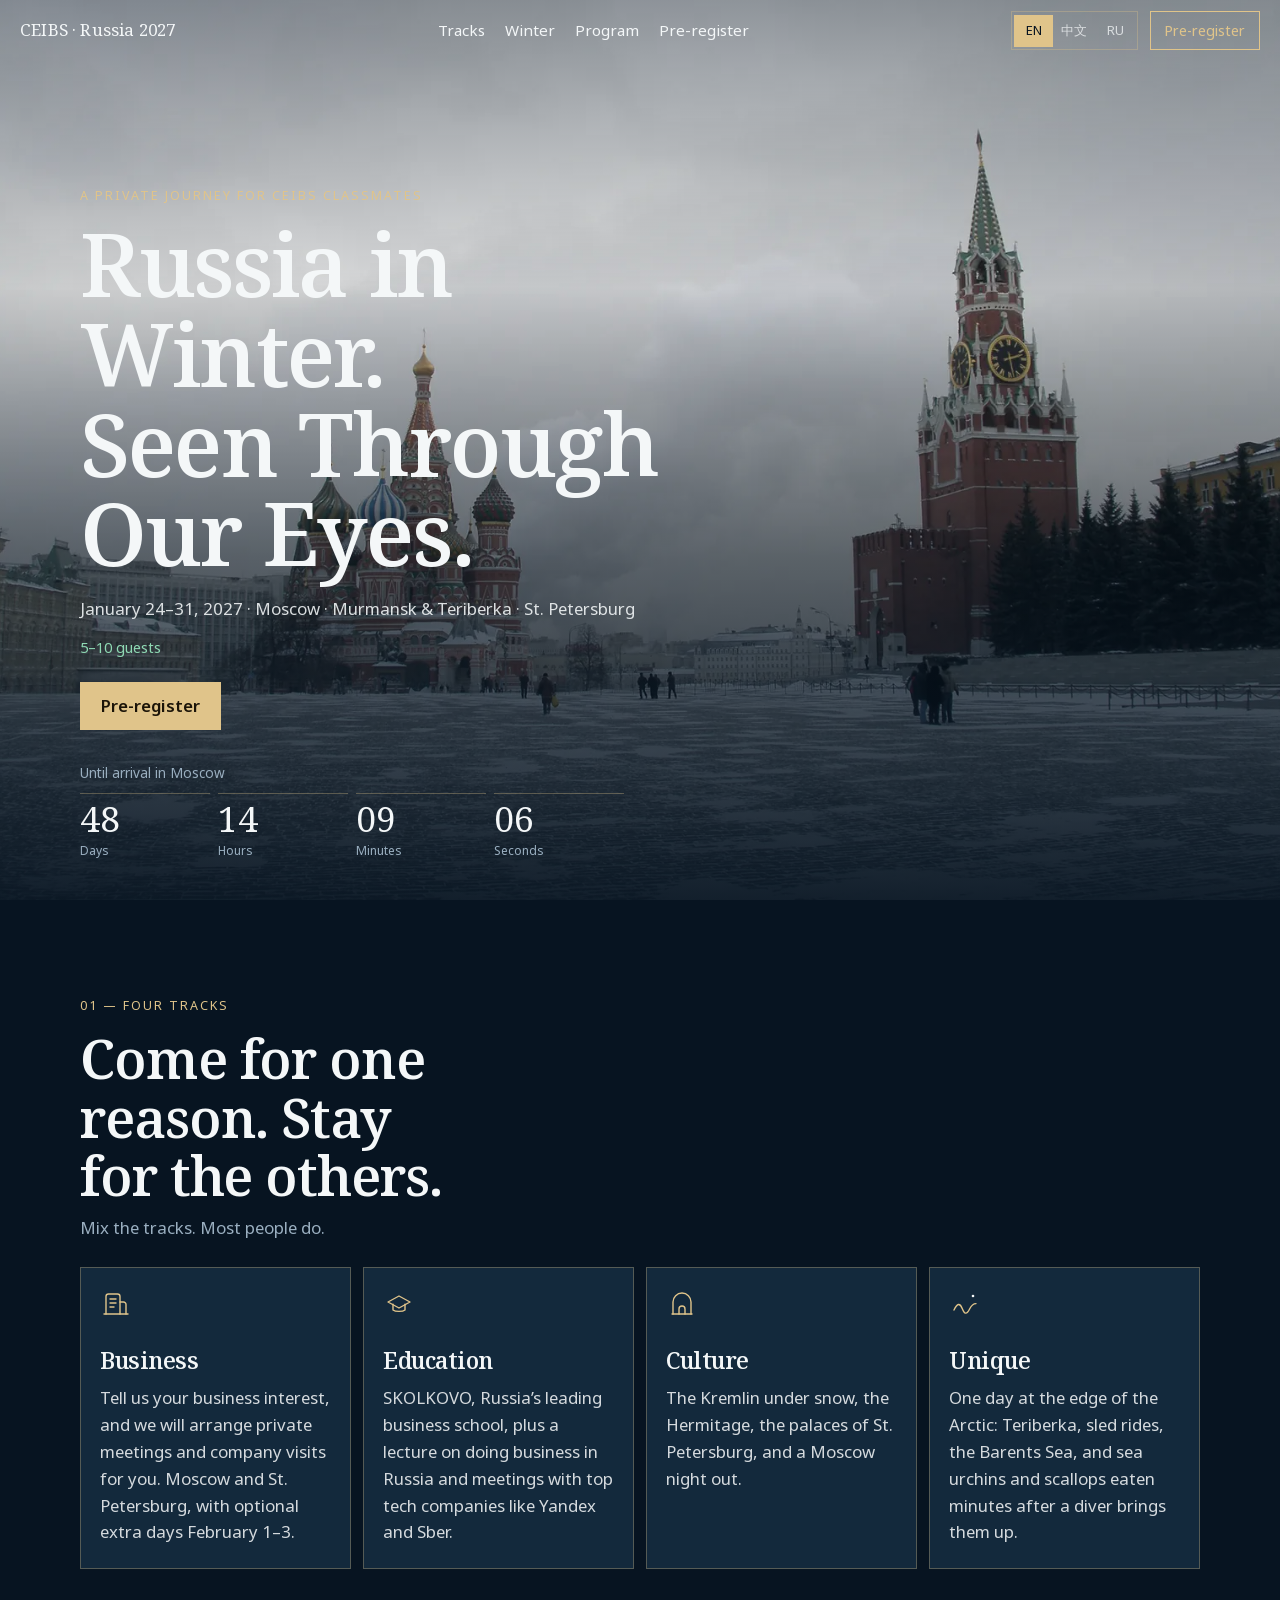
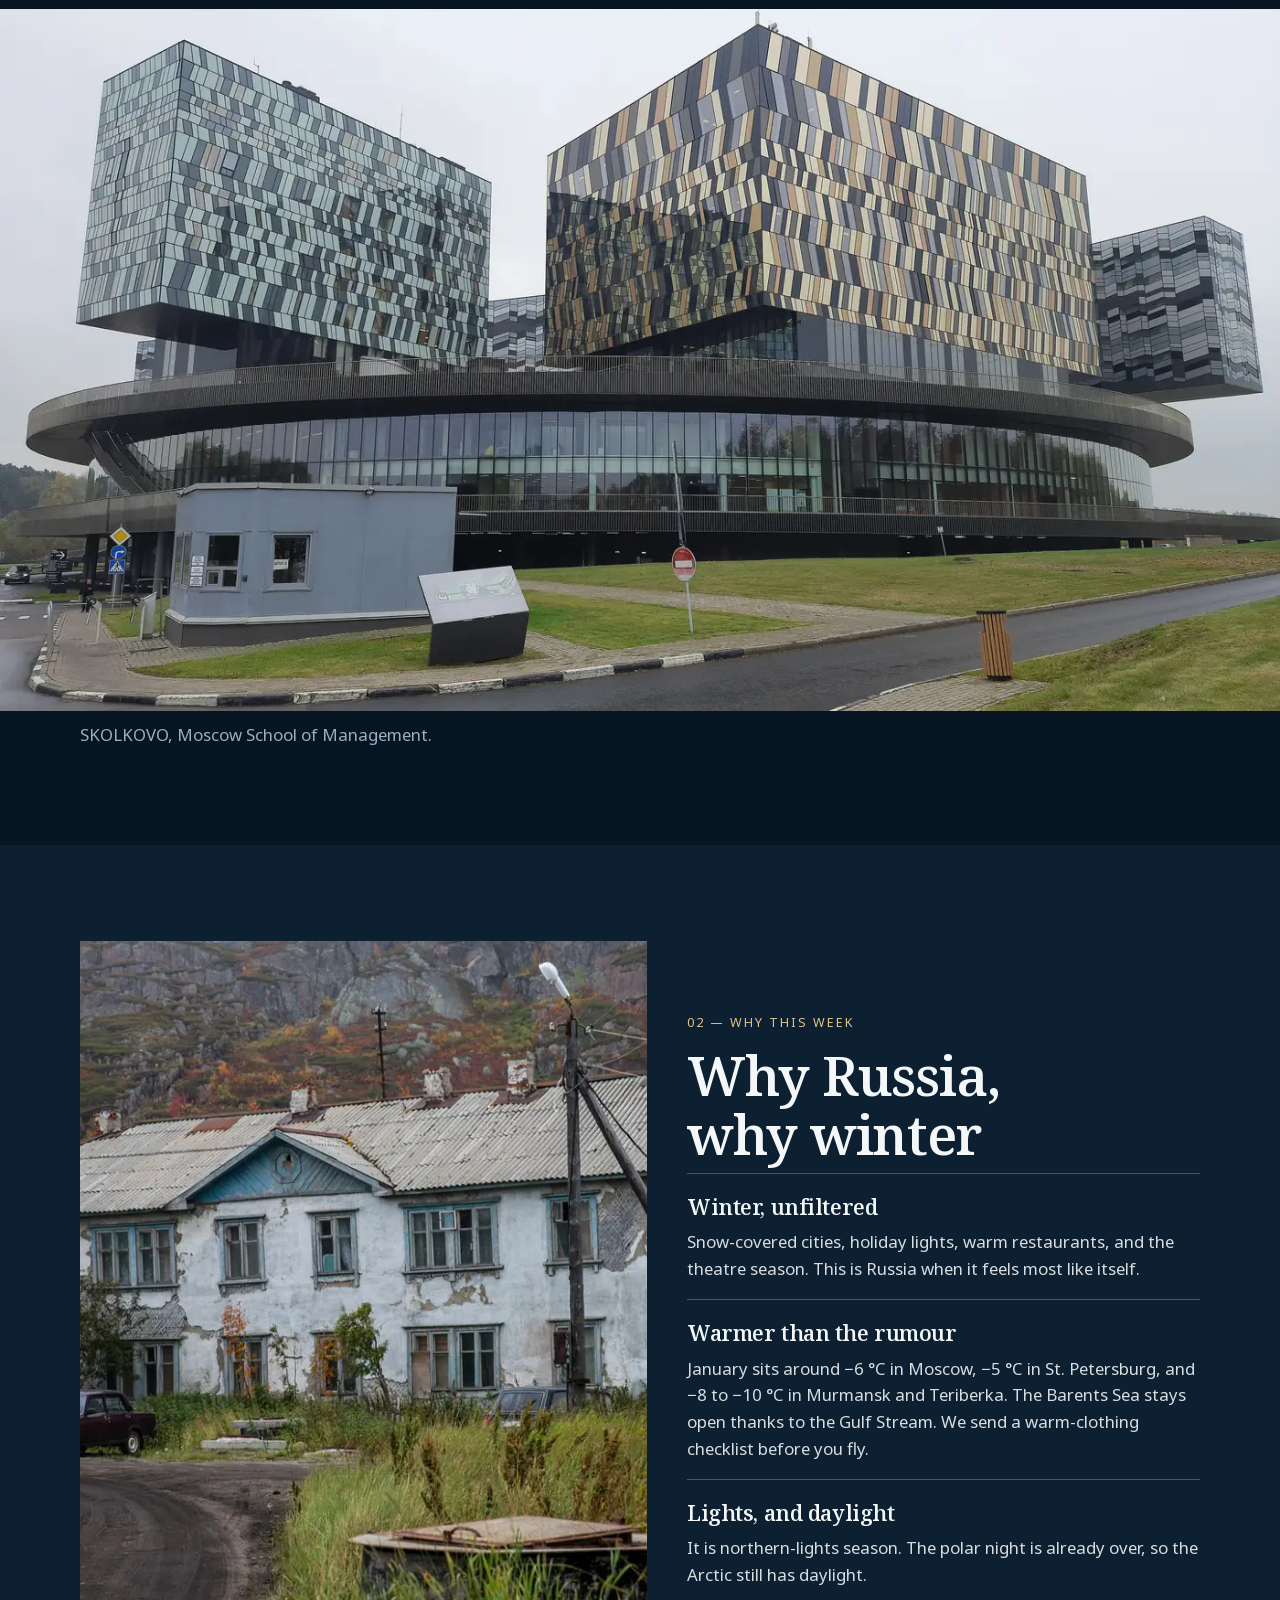
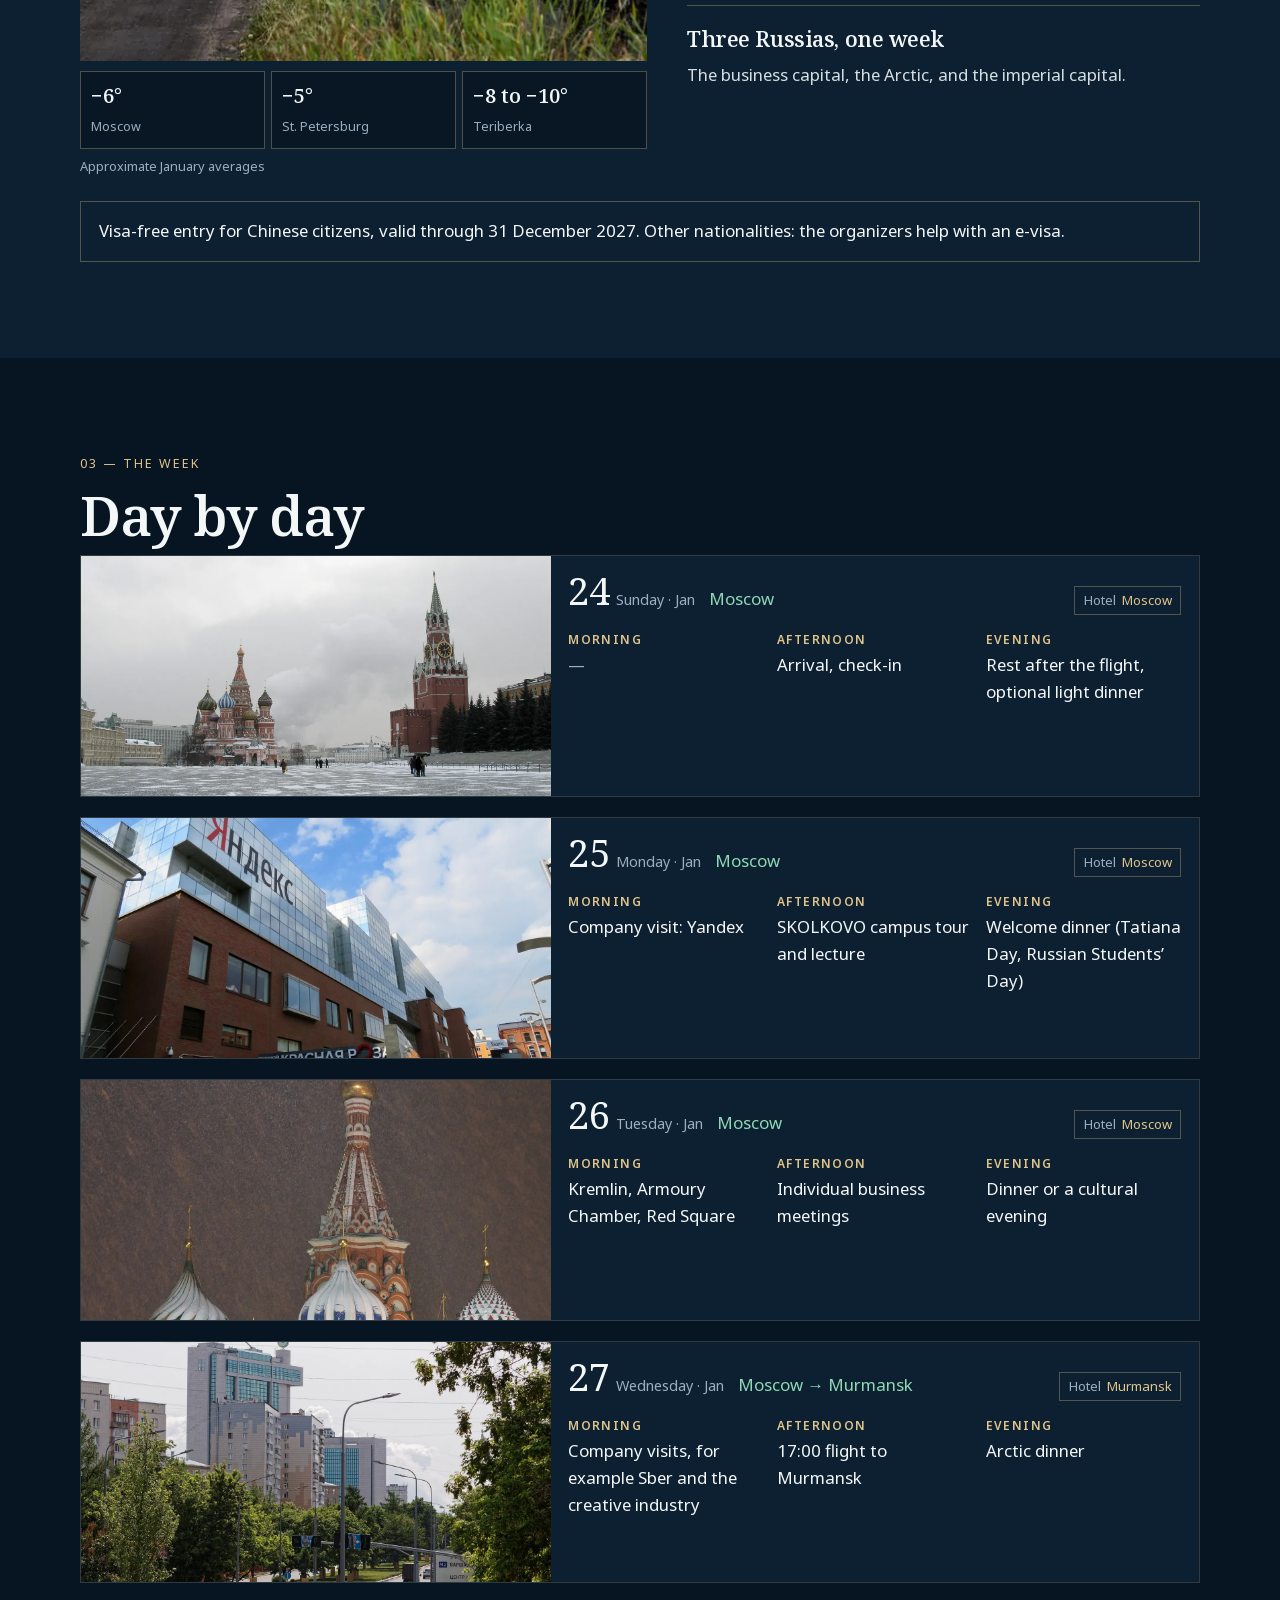
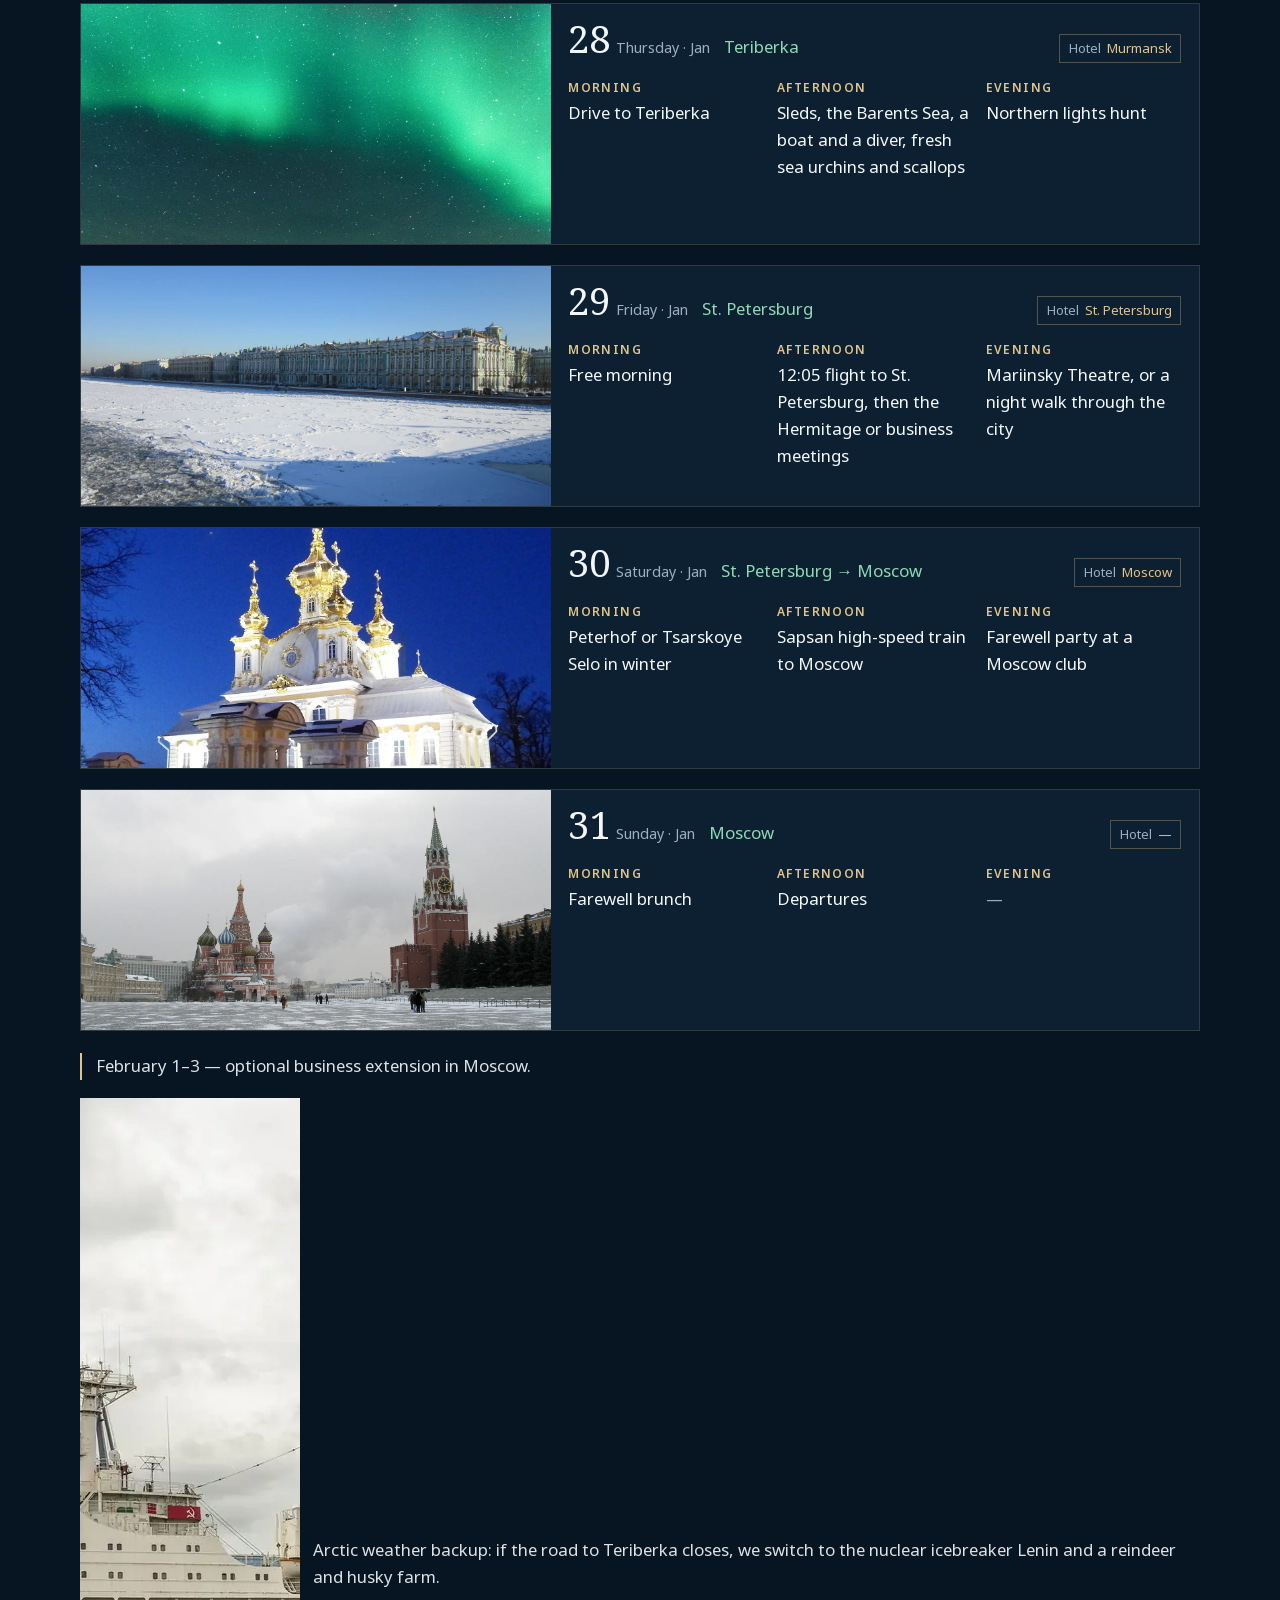
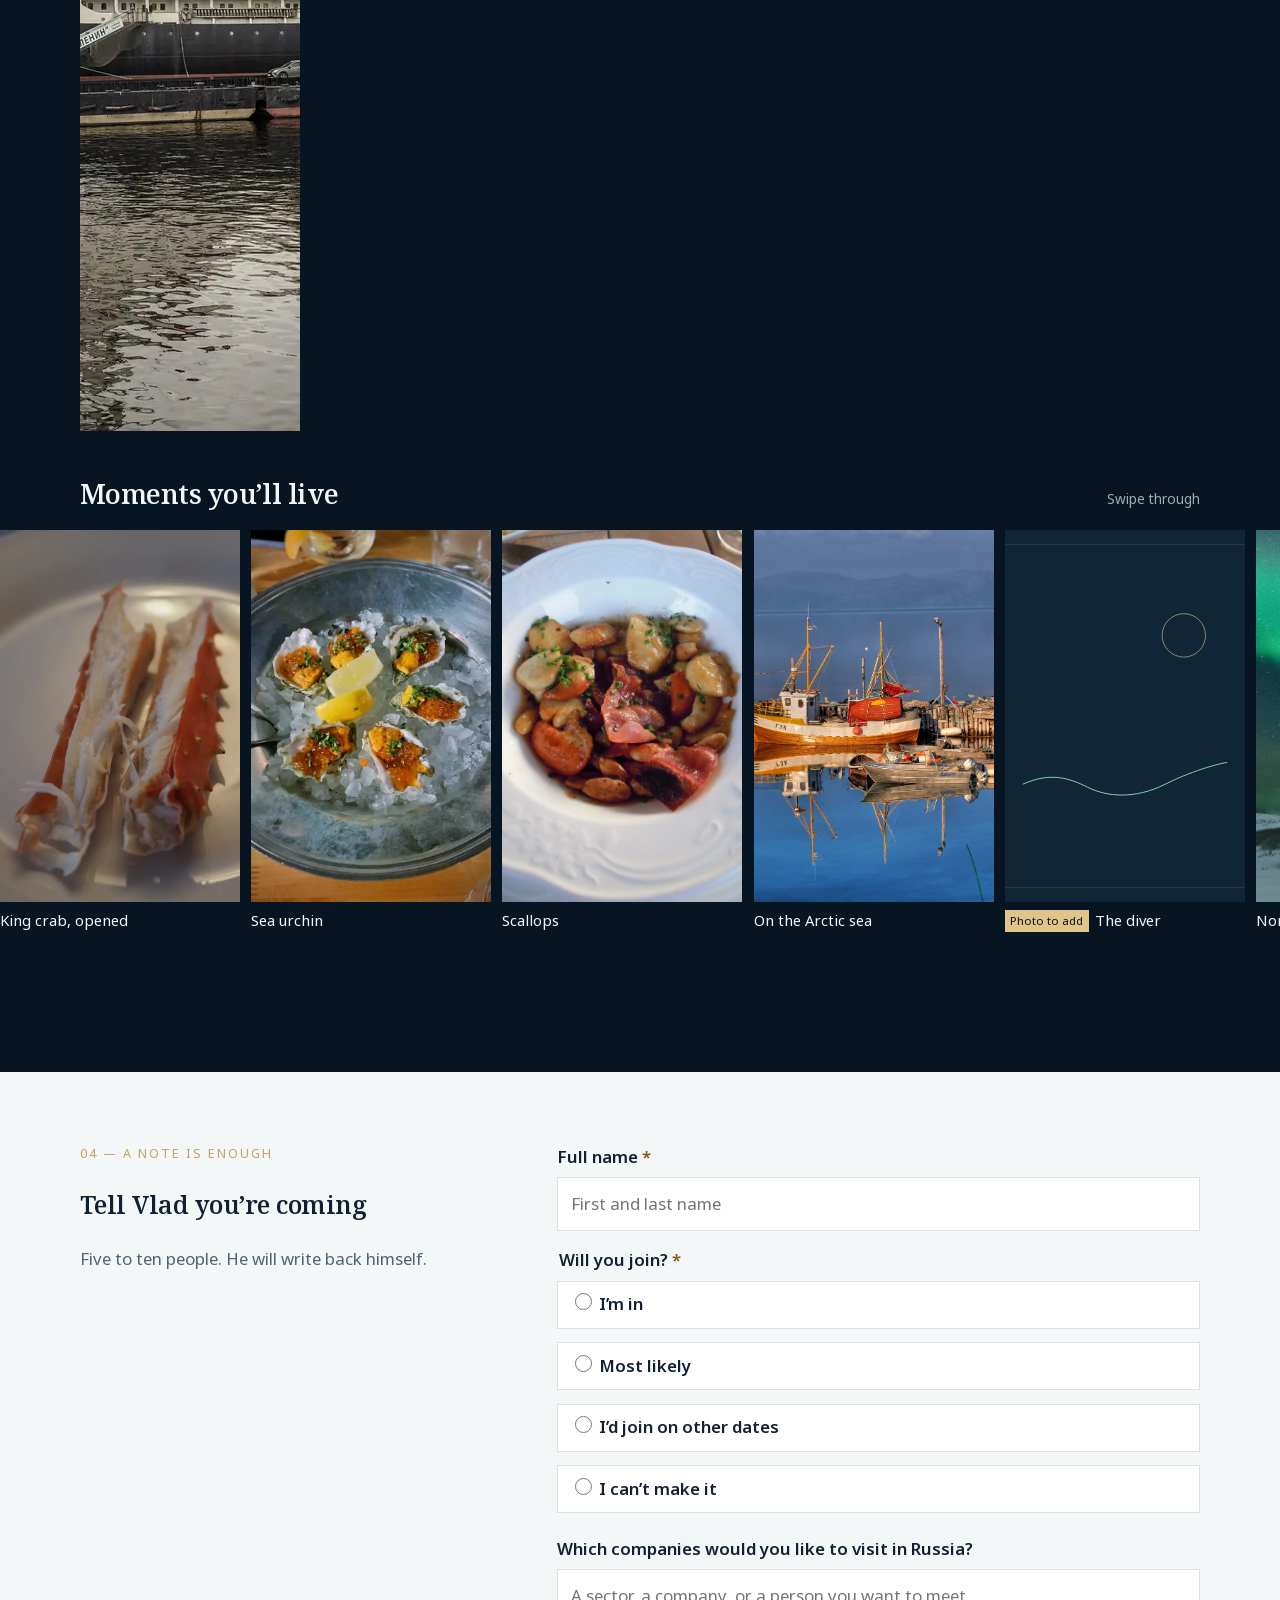
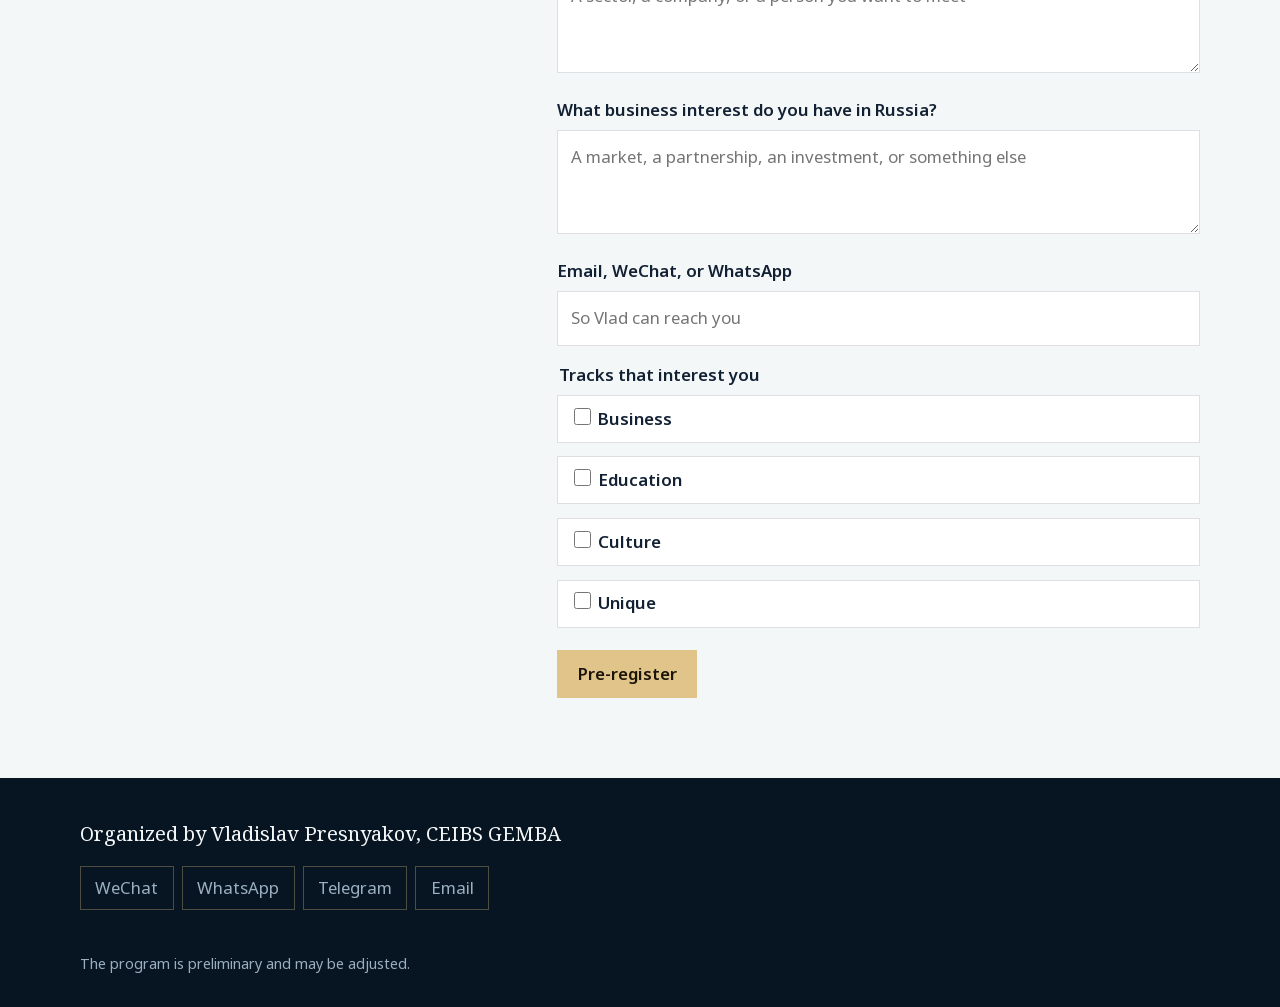
==== index.html @ 0c386441 "Add the CEIBS Russia 2027 winter trip site. Static one-page promo in English, Chinese, and Russian, " ====
<!DOCTYPE html>
<html lang="en" data-lang="en">
<head>
<meta charset="utf-8" />
<script>
(function () {
  var key = "ceibs-russia-lang";
  var stored;
  try { stored = localStorage.getItem(key); } catch (e) { return; }
  if (!stored) {
    var list = (navigator.languages && navigator.languages[0]) || navigator.language || "";
    var nav = String(list).toLowerCase();
    var detected = nav.indexOf("zh") === 0 ? "zh" : nav.indexOf("ru") === 0 ? "ru" : "en";
    try { localStorage.setItem(key, detected); } catch (e) {}
    if (detected === "zh") location.replace("zh.html");
    else if (detected === "ru") location.replace("ru.html");
  } else if (stored === "zh") location.replace("zh.html");
  else if (stored === "ru") location.replace("ru.html");
})();
</script>
<meta name="viewport" content="width=device-width, initial-scale=1" />
<title>Russia in Winter · CEIBS classmates · January 2027</title>
<meta name="description" content="A private winter journey for CEIBS classmates. January 24–31, 2027: Moscow, Teriberka, and St. Petersburg. Pre-register." />
<meta name="theme-color" content="#071421" />
<link rel="icon" href="favicon.svg" type="image/svg+xml" />
<link rel="canonical" href="https://YOUR_DOMAIN/" />
<link rel="alternate" hreflang="en" href="https://YOUR_DOMAIN/" />
<link rel="alternate" hreflang="zh-Hans" href="https://YOUR_DOMAIN/zh.html" />
<link rel="alternate" hreflang="ru" href="https://YOUR_DOMAIN/ru.html" />
<link rel="alternate" hreflang="x-default" href="https://YOUR_DOMAIN/" />
<meta property="og:type" content="website" />
<meta property="og:locale" content="en_US" />
<meta property="og:locale:alternate" content="en_US" />
<meta property="og:locale:alternate" content="zh_CN" />
<meta property="og:locale:alternate" content="ru_RU" />
<meta property="og:title" content="Russia in Winter · CEIBS classmates · January 2027" />
<meta property="og:description" content="A private winter journey for CEIBS classmates. January 24–31, 2027: Moscow, Teriberka, and St. Petersburg. Pre-register." />
<meta property="og:url" content="https://YOUR_DOMAIN/" />
<meta property="og:image" content="https://YOUR_DOMAIN/images/og.jpg" />
<meta property="og:image:width" content="1200" />
<meta property="og:image:height" content="630" />
<meta property="og:image:alt" content="Red Square and Saint Basil’s Cathedral under snow, Moscow" />
<meta name="twitter:card" content="summary_large_image" />
<meta name="twitter:title" content="Russia in Winter · CEIBS classmates · January 2027" />
<meta name="twitter:description" content="A private winter journey for CEIBS classmates. January 24–31, 2027: Moscow, Teriberka, and St. Petersburg. Pre-register." />
<meta name="twitter:image" content="https://YOUR_DOMAIN/images/og.jpg" />
<link rel="stylesheet" href="css/fonts.css" />
<link rel="stylesheet" href="css/styles.css" />
</head>
<body>
<a class="skip" href="#top">Skip to content</a>
<header class="site-header" id="header">
  <a class="brand" id="brand" href="#top">CEIBS</a>
  <nav class="nav-links" id="nav-links"></nav>
  <div class="header-end">
    <nav class="lang" aria-label="Language">
      <a href="index.html" lang="en" hreflang="en" data-lang="en" class="is-current">EN</a>
      <a href="zh.html" lang="zh-Hans" hreflang="zh-Hans" data-lang="zh">中文</a>
      <a href="ru.html" lang="ru" hreflang="ru" data-lang="ru">RU</a>
    </nav>
    <a class="header-cta" id="header-cta" href="#register">Pre-register</a>
  </div>
</header>
<script>
document.querySelectorAll(".lang a").forEach(function (link) {
  link.addEventListener("click", function () {
    try { localStorage.setItem("ceibs-russia-lang", link.getAttribute("data-lang")); } catch (e) {}
  });
});
</script>
<main id="app">
  <section class="hero" id="top">
    <img class="hero-img" src="images/hero-red-square-winter.webp" alt="Red Square and Saint Basil’s Cathedral under snow, Moscow" width="1600" height="1067" fetchpriority="high" decoding="async" />
    <div class="hero-shade"></div>
    <div class="hero-copy wrap" id="hero-copy"></div>
  </section>
  <div id="rest"></div>
</main>
<footer class="site-footer" id="footer"></footer>
<noscript><p class="noscript">This page needs JavaScript to show the program and the form.</p></noscript>
<script src="js/config.js"></script>
<script src="js/main.js"></script>
</body>
</html>
---- css/fonts.css ----
@font-face {
  font-family: "Noto Sans";
  font-style: normal;
  font-weight: 400 700;
  font-display: swap;
  src: url("../fonts/noto-sans-cyrillic.woff2") format("woff2");
  unicode-range: U+0301, U+0400-045F, U+0490-0491, U+04B0-04B1, U+2116;
}
@font-face {
  font-family: "Noto Sans";
  font-style: normal;
  font-weight: 400 700;
  font-display: swap;
  src: url("../fonts/noto-sans-latin.woff2") format("woff2");
  unicode-range: U+0000-00FF, U+0131, U+0152-0153, U+02BB-02BC, U+02C6, U+02DA, U+02DC, U+0304, U+0308, U+0329, U+2000-206F, U+20AC, U+2122, U+2191, U+2193, U+2212, U+2215, U+FEFF, U+FFFD;
}
@font-face {
  font-family: "Noto Serif";
  font-style: normal;
  font-weight: 400 700;
  font-display: swap;
  src: url("../fonts/noto-serif-cyrillic.woff2") format("woff2");
  unicode-range: U+0301, U+0400-045F, U+0490-0491, U+04B0-04B1, U+2116;
}
@font-face {
  font-family: "Noto Serif";
  font-style: normal;
  font-weight: 400 700;
  font-display: swap;
  src: url("../fonts/noto-serif-latin.woff2") format("woff2");
  unicode-range: U+0000-00FF, U+0131, U+0152-0153, U+02BB-02BC, U+02C6, U+02DA, U+02DC, U+0304, U+0308, U+0329, U+2000-206F, U+20AC, U+2122, U+2191, U+2193, U+2212, U+2215, U+FEFF, U+FFFD;
}
---- css/styles.css ----
:root {
  --night: #071421;
  --night-2: #0d2032;
  --panel: #13293c;
  --snow: #f4f7f8;
  --snow-2: #e6eef2;
  --ink: #122033;
  --muted: #9aafc0;
  --muted-ink: #4e6476;
  --gold: #e0c48a;
  --gold-deep: #c6a15e;
  --aurora: #8fd9b4;
  --line: rgba(224, 196, 138, 0.32);
  --line-ink: rgba(18, 32, 51, 0.14);
  --serif: "Noto Serif", "Iowan Old Style", Palatino, "Palatino Linotype", "Songti SC", "Noto Serif CJK SC", "Source Han Serif SC", "STSong", serif;
  --sans: "Noto Sans", "PingFang SC", "Hiragino Sans GB", "Noto Sans CJK SC", "Source Han Sans SC", "Microsoft YaHei", sans-serif;
  --header: 4.25rem;
  --wrap: 1120px;
}

*,
*::before,
*::after { box-sizing: border-box; }

html { scroll-behavior: smooth; }

body {
  margin: 0;
  background: var(--night);
  color-scheme: dark;
  color: var(--snow);
  font-family: var(--sans);
  font-size: 1.05rem;
  line-height: 1.6;
  text-rendering: optimizeLegibility;
}

img { max-width: 100%; }

button, input, textarea { font: inherit; color: inherit; }

::selection { background: var(--gold); color: var(--night); }

.skip {
  position: absolute;
  left: 1rem;
  top: -4rem;
  background: var(--gold);
  color: var(--night);
  padding: .6rem 1rem;
  z-index: 40;
}
.skip:focus { top: .75rem; }

.wrap {
  width: min(var(--wrap), calc(100% - 2.5rem));
  margin-inline: auto;
}

.site-header {
  position: fixed;
  inset: 0 0 auto 0;
  z-index: 30;
  display: flex;
  align-items: center;
  justify-content: space-between;
  gap: .75rem;
  padding: calc(.7rem + env(safe-area-inset-top)) 1.25rem .7rem;
  color: var(--snow);
  transition: background .25s ease;
}

.site-header.is-scrolled {
  background: rgba(7, 20, 33, .92);
  backdrop-filter: blur(16px);
}

.brand {
  color: inherit;
  text-decoration: none;
  font-family: var(--serif);
  letter-spacing: .01em;
  white-space: nowrap;
}

.nav-links {
  display: none;
  gap: 1.25rem;
}

.nav-links a {
  color: inherit;
  text-decoration: none;
  font-size: .95rem;
}

.nav-links a:hover { color: var(--gold); }

.header-end {
  display: flex;
  align-items: center;
  gap: .75rem;
}

.lang {
  display: flex;
  align-items: center;
  gap: .15rem;
  border: 1px solid var(--line);
  padding: .15rem;
}

.lang a {
  color: rgba(244, 247, 248, .75);
  text-decoration: none;
  min-width: 2.4rem;
  min-height: 2rem;
  display: inline-flex;
  align-items: center;
  justify-content: center;
  padding: 0 .35rem;
  font-size: .82rem;
}

.lang a.is-current {
  background: var(--gold);
  color: var(--night);
}

.header-cta {
  display: none;
  color: var(--gold);
  text-decoration: none;
  border: 1px solid var(--gold);
  min-height: 2.4rem;
  padding: 0 .85rem;
  align-items: center;
  font-size: .9rem;
}

.header-cta:hover { background: rgba(224, 196, 138, .12); }

.hero {
  position: relative;
  min-height: 100svh;
  display: flex;
  align-items: flex-end;
  color: var(--snow);
  background: var(--night);
}

.hero-img {
  position: absolute;
  inset: 0;
  width: 100%;
  height: 100%;
  object-fit: cover;
  object-position: center 38%;
}

.hero-shade {
  position: absolute;
  inset: 0;
  background:
    linear-gradient(180deg, rgba(7, 20, 33, .45) 0%, rgba(7, 20, 33, .08) 32%, rgba(7, 20, 33, .55) 62%, rgba(7, 20, 33, .94) 100%);
}

.hero-copy {
  position: relative;
  z-index: 1;
  padding: 6.5rem 0 2.5rem;
  width: min(var(--wrap), calc(100% - 2.5rem));
}

.eyebrow {
  margin: 0 0 .8rem;
  color: var(--gold);
  font-size: .78rem;
  letter-spacing: .16em;
  text-transform: uppercase;
}

html[lang="zh-Hans"] .eyebrow {
  letter-spacing: .08em;
  text-transform: none;
  font-size: .86rem;
}

h1, h2, h3 { font-family: var(--serif); font-weight: 560; letter-spacing: -0.02em; }

h1 {
  margin: 0;
  font-size: clamp(2.7rem, 8vw, 5.5rem);
  line-height: 1.02;
  max-width: 12ch;
  text-wrap: balance;
}

html[lang="zh-Hans"] h1 { max-width: 8em; font-weight: 600; }

h1 .line { display: block; }

.subline {
  max-width: 38rem;
  margin: 1.1rem 0 0;
  font-size: 1.05rem;
  color: rgba(244, 247, 248, .88);
}

.hero-meta {
  margin: .85rem 0 0;
  color: var(--aurora);
  font-size: .92rem;
}

.hero-actions { margin-top: 1.4rem; }

.btn {
  display: inline-flex;
  align-items: center;
  justify-content: center;
  min-height: 3rem;
  padding: 0 1.3rem;
  background: var(--gold);
  color: #1b1408;
  text-decoration: none;
  border: 0;
  cursor: pointer;
  font-weight: 600;
}

.btn:hover { background: #edd7a8; }
.btn:disabled { opacity: .65; cursor: progress; }
.btn:focus-visible, a:focus-visible, input:focus-visible, textarea:focus-visible {
  outline: 2px solid var(--aurora);
  outline-offset: 3px;
}

.countdown { margin-top: 2rem; max-width: 34rem; }

.countdown-label {
  margin: 0 0 .55rem;
  color: var(--muted);
  font-size: .85rem;
}

.ticks {
  display: grid;
  grid-template-columns: repeat(4, 1fr);
  gap: .5rem;
}

.ticks div {
  border-top: 1px solid var(--line);
  padding-top: .45rem;
}

.ticks span {
  display: block;
  font-family: var(--serif);
  font-size: clamp(1.6rem, 4vw, 2.2rem);
  font-variant-numeric: tabular-nums;
  line-height: 1;
}

.ticks small {
  display: block;
  margin-top: .3rem;
  color: var(--muted);
  font-size: .75rem;
}

.section { padding: 4.5rem 0; }
.section h2 {
  margin: 0 0 .6rem;
  font-size: clamp(2rem, 5vw, 3.4rem);
  line-height: 1.08;
  max-width: 16ch;
  text-wrap: balance;
}
html[lang="zh-Hans"] .section h2 { max-width: 12em; }

.lede {
  margin: 0 0 1.6rem;
  max-width: 38rem;
  color: var(--muted);
}

.track-grid {
  display: grid;
  gap: .75rem;
}

.track {
  background: var(--panel);
  border: 1px solid var(--line);
  padding: 1.25rem 1.2rem 1.35rem;
}

.track svg {
  width: 2rem;
  height: 2rem;
  stroke: var(--gold);
  fill: none;
  stroke-width: 1.4;
  stroke-linecap: round;
  stroke-linejoin: round;
}

.track h3 { margin: .9rem 0 .35rem; font-size: 1.45rem; }
.track p { margin: 0; color: rgba(244, 247, 248, .86); }

.campus {
  margin: 2.5rem 0 0;
  position: relative;
}

.campus img {
  width: 100%;
  max-height: 78vh;
  object-fit: cover;
  display: block;
}

.campus figcaption {
  margin-top: .7rem;
  color: var(--muted);
}

.why { background: var(--night-2); }

.why-grid { display: grid; gap: 1.5rem; }

.why-photo { margin: 0; position: relative; }
.why-photo img {
  width: 100%;
  aspect-ratio: 4/5;
  object-fit: cover;
  display: block;
}

.temps {
  display: grid;
  grid-template-columns: repeat(3, 1fr);
  gap: .4rem;
  margin-top: .6rem;
}

.temps div {
  background: rgba(7, 20, 33, .72);
  border: 1px solid var(--line);
  padding: .55rem .6rem;
}

.temps strong {
  display: block;
  font-family: var(--serif);
  font-size: 1.25rem;
  font-weight: 560;
  color: var(--snow);
}

.temps span { color: var(--muted); font-size: .78rem; }
.temps-note { margin: .45rem 0 0; color: var(--muted); font-size: .8rem; }

.points { list-style: none; margin: 0; padding: 0; }
.points li { padding: 1rem 0; border-top: 1px solid var(--line); }
.points h3 { margin: 0 0 .3rem; font-size: 1.35rem; }
.points p { margin: 0; color: rgba(244, 247, 248, .88); }

.visa {
  margin: 1.5rem auto 0;
  border: 1px solid var(--line);
  padding: 1rem 1.1rem;
  color: var(--snow);
  max-width: var(--wrap);
}

.program { background: var(--night); }

.days { list-style: none; margin: 0; padding: 0; display: grid; gap: 1.25rem; }

.day {
  background: var(--night-2);
  border: 1px solid rgba(224, 196, 138, .16);
}

.day-photo {
  position: relative;
  aspect-ratio: 16/10;
  overflow: hidden;
  background: #0c1c2c;
}
.day-photo img {
  position: absolute;
  inset: 0;
  width: 100%;
  height: 100%;
  object-fit: cover;
}

.day-body { padding: 1.1rem 1.1rem 1.25rem; }

.day-top {
  display: flex;
  flex-wrap: wrap;
  gap: .55rem .9rem;
  align-items: baseline;
  margin-bottom: .9rem;
}

.day-date { margin: 0; }
.day-num {
  font-family: var(--serif);
  font-size: 2.4rem;
  line-height: .9;
  margin-right: .35rem;
}
.day-when { color: var(--muted); font-size: .9rem; }
.day-city { margin: 0; color: var(--aurora); }
.hotel {
  margin: 0 0 0 auto;
  border: 1px solid var(--line);
  padding: .2rem .55rem;
  font-size: .82rem;
  color: var(--gold);
}
.hotel span { color: var(--muted); margin-right: .35rem; }

.slots { display: grid; gap: .8rem; }
.slots h3 {
  margin: 0;
  font-family: var(--sans);
  font-size: .75rem;
  font-weight: 600;
  letter-spacing: .12em;
  text-transform: uppercase;
  color: var(--gold);
}
html[lang="zh-Hans"] .slots h3 { letter-spacing: .06em; text-transform: none; font-size: .85rem; }
.slots p { margin: .2rem 0 0; }
.slots p.is-empty { color: var(--muted); }

.extension, .backup p { color: rgba(244, 247, 248, .9); }
.extension {
  margin: 1.4rem 0 0;
  padding-left: .9rem;
  border-left: 2px solid var(--gold);
}

.backup {
  margin-top: 1.1rem;
  display: grid;
  gap: .8rem;
  align-items: center;
}
.backup img { width: 100%; aspect-ratio: 16/9; object-fit: cover; display: block; }
.backup p { margin: 0; }

.gallery-head {
  display: flex;
  justify-content: space-between;
  align-items: baseline;
  gap: 1rem;
  margin-top: 2.6rem;
}
.gallery-head h3 { margin: 0; font-size: 1.7rem; }
.gallery-hint { margin: 0; color: var(--muted); font-size: .85rem; }

.gallery {
  display: flex;
  gap: .7rem;
  overflow-x: auto;
  scroll-snap-type: x mandatory;
  padding: .9rem 1.25rem 1.2rem;
  scrollbar-color: var(--gold-deep) transparent;
}

.shot {
  flex: 0 0 78vw;
  width: 78vw;
  max-width: 280px;
  scroll-snap-align: start;
  margin: 0;
}
.shot img {
  width: 100%;
  height: 104vw;
  max-height: 372px;
  object-fit: cover;
  display: block;
  background: #102536;
}
.shot figcaption { margin-top: .45rem; font-size: .92rem; }
.badge {
  display: inline-block;
  margin-right: .4rem;
  color: var(--night);
  background: var(--gold);
  font-size: .72rem;
  padding: .1rem .35rem;
  vertical-align: .1em;
}

.register {
  background: var(--snow);
  color: var(--ink);
  color-scheme: light;
  padding: 4.5rem 0 5rem;
}
.register .eyebrow { color: var(--gold-deep); }
.register h2 { color: var(--ink); }
.register .lede { color: var(--muted-ink); }

.register-grid { display: grid; gap: 1.5rem; }

.field, fieldset { margin: 0 0 1rem; border: 0; padding: 0; min-width: 0; }
.field label, legend {
  display: block;
  margin-bottom: .4rem;
  font-weight: 600;
}
.req { color: #8a5a1a; }

input[type="text"], textarea {
  width: 100%;
  background: #fff;
  color: var(--ink);
  border: 1px solid var(--line-ink);
  padding: .8rem .85rem;
  border-radius: 0;
}
textarea { min-height: 6.5rem; resize: vertical; }
.optional { color: var(--muted-ink); font-weight: 400; }

.choices, .checks { display: grid; gap: .45rem; }
.choice, .check {
  display: flex;
  gap: .7rem;
  align-items: center;
  min-height: 3rem;
  padding: .55rem .75rem;
  border: 1px solid var(--line-ink);
  background: #fff;
  cursor: pointer;
}
.choice:has(input:checked), .check:has(input:checked) {
  border-color: var(--gold-deep);
  box-shadow: inset 3px 0 0 var(--gold-deep);
}
.choice input, .check input { width: 1.05rem; height: 1.05rem; accent-color: #8a6230; }

.hint { min-height: 0; margin: .35rem 0 0; color: #8d2d2d; font-size: .88rem; }
.hint:empty { display: none; }
.is-invalid input, .is-invalid textarea, .is-invalid .choice, .is-invalid .check {
  border-color: #8d2d2d;
}

.form-error {
  margin: 0 0 .8rem;
  color: #8d2d2d;
}
.form-error[hidden] { display: none; }

.hp {
  position: absolute;
  left: -9999px;
  height: 0;
  overflow: hidden;
}

.thanks {
  background: #fff;
  border: 1px solid var(--line-ink);
  padding: 1.5rem 1.2rem 1.6rem;
}
.thanks h3 { margin: 0 0 .4rem; font-size: 2rem; color: var(--ink); }
.thanks p { margin: 0; }

.site-footer {
  padding: 2.5rem 0 calc(2rem + env(safe-area-inset-bottom));
  background: var(--night);
}
.org { margin: 0; font-family: var(--serif); font-size: 1.25rem; }
.contacts { display: flex; flex-wrap: wrap; gap: .5rem; margin: 1rem 0; }
.contact {
  color: var(--snow);
  background: transparent;
  border: 1px solid var(--line);
  min-height: 2.75rem;
  padding: 0 .9rem;
  text-decoration: none;
  display: inline-flex;
  align-items: center;
  cursor: pointer;
}
.contact:hover { border-color: var(--gold); color: var(--gold); }
.contact.is-empty { color: var(--muted); cursor: default; }
.prelim { margin: .4rem 0 0; color: var(--muted); font-size: .9rem; }
.copied { margin: 0; color: var(--aurora); min-height: 1.2rem; }

.noscript, .load-error {
  margin: 1rem;
  padding: 1rem;
  background: var(--panel);
}

.reveal {
  opacity: 0;
  transform: translateY(18px);
  transition: opacity .65s ease, transform .65s ease;
}
.reveal.is-in { opacity: 1; transform: none; }

section, .register { scroll-margin-top: 4.75rem; }

@media (prefers-reduced-motion: reduce) {
  html { scroll-behavior: auto; }
  .reveal { opacity: 1; transform: none; transition: none; }
}

@media (min-width: 720px) {
  .header-cta { display: inline-flex; }
  .track-grid { grid-template-columns: 1fr 1fr; }
  .slots { grid-template-columns: repeat(3, 1fr); }
  .why-photo img { aspect-ratio: 16/11; }
  .backup { grid-template-columns: 220px 1fr; }
  .shot { flex-basis: 240px; }
}

@media (min-width: 980px) {
  .nav-links { display: flex; }
  .track-grid { grid-template-columns: repeat(4, 1fr); }
  .why-grid { grid-template-columns: 1.05fr .95fr; align-items: center; gap: 2.5rem; }
  .why-photo img { aspect-ratio: 4/5; max-height: 720px; }
  .day {
    display: grid;
    grid-template-columns: minmax(240px, 42%) 1fr;
  }
  .day-photo { aspect-ratio: auto; align-self: stretch; min-height: 240px; }
  .register-grid { grid-template-columns: .8fr 1.2fr; gap: 3rem; align-items: start; }
  .section { padding: 6rem 0; }
}
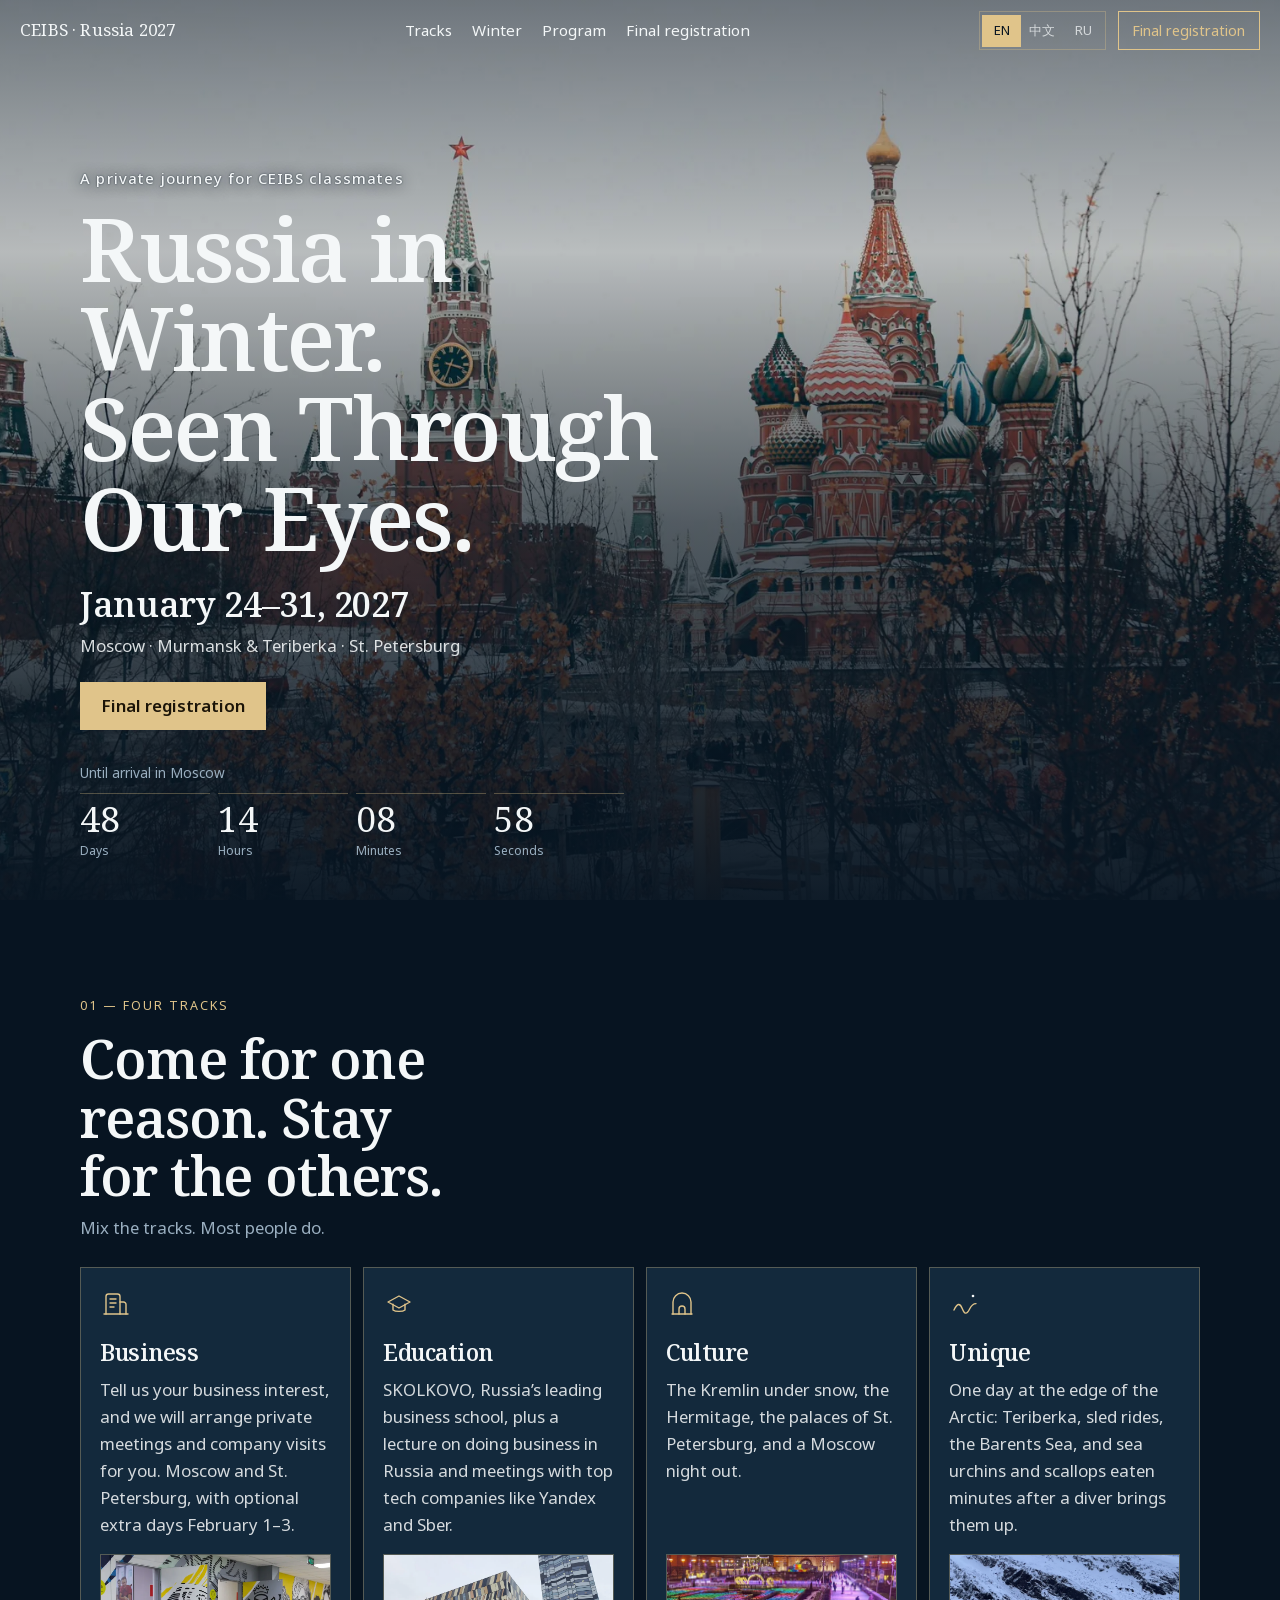
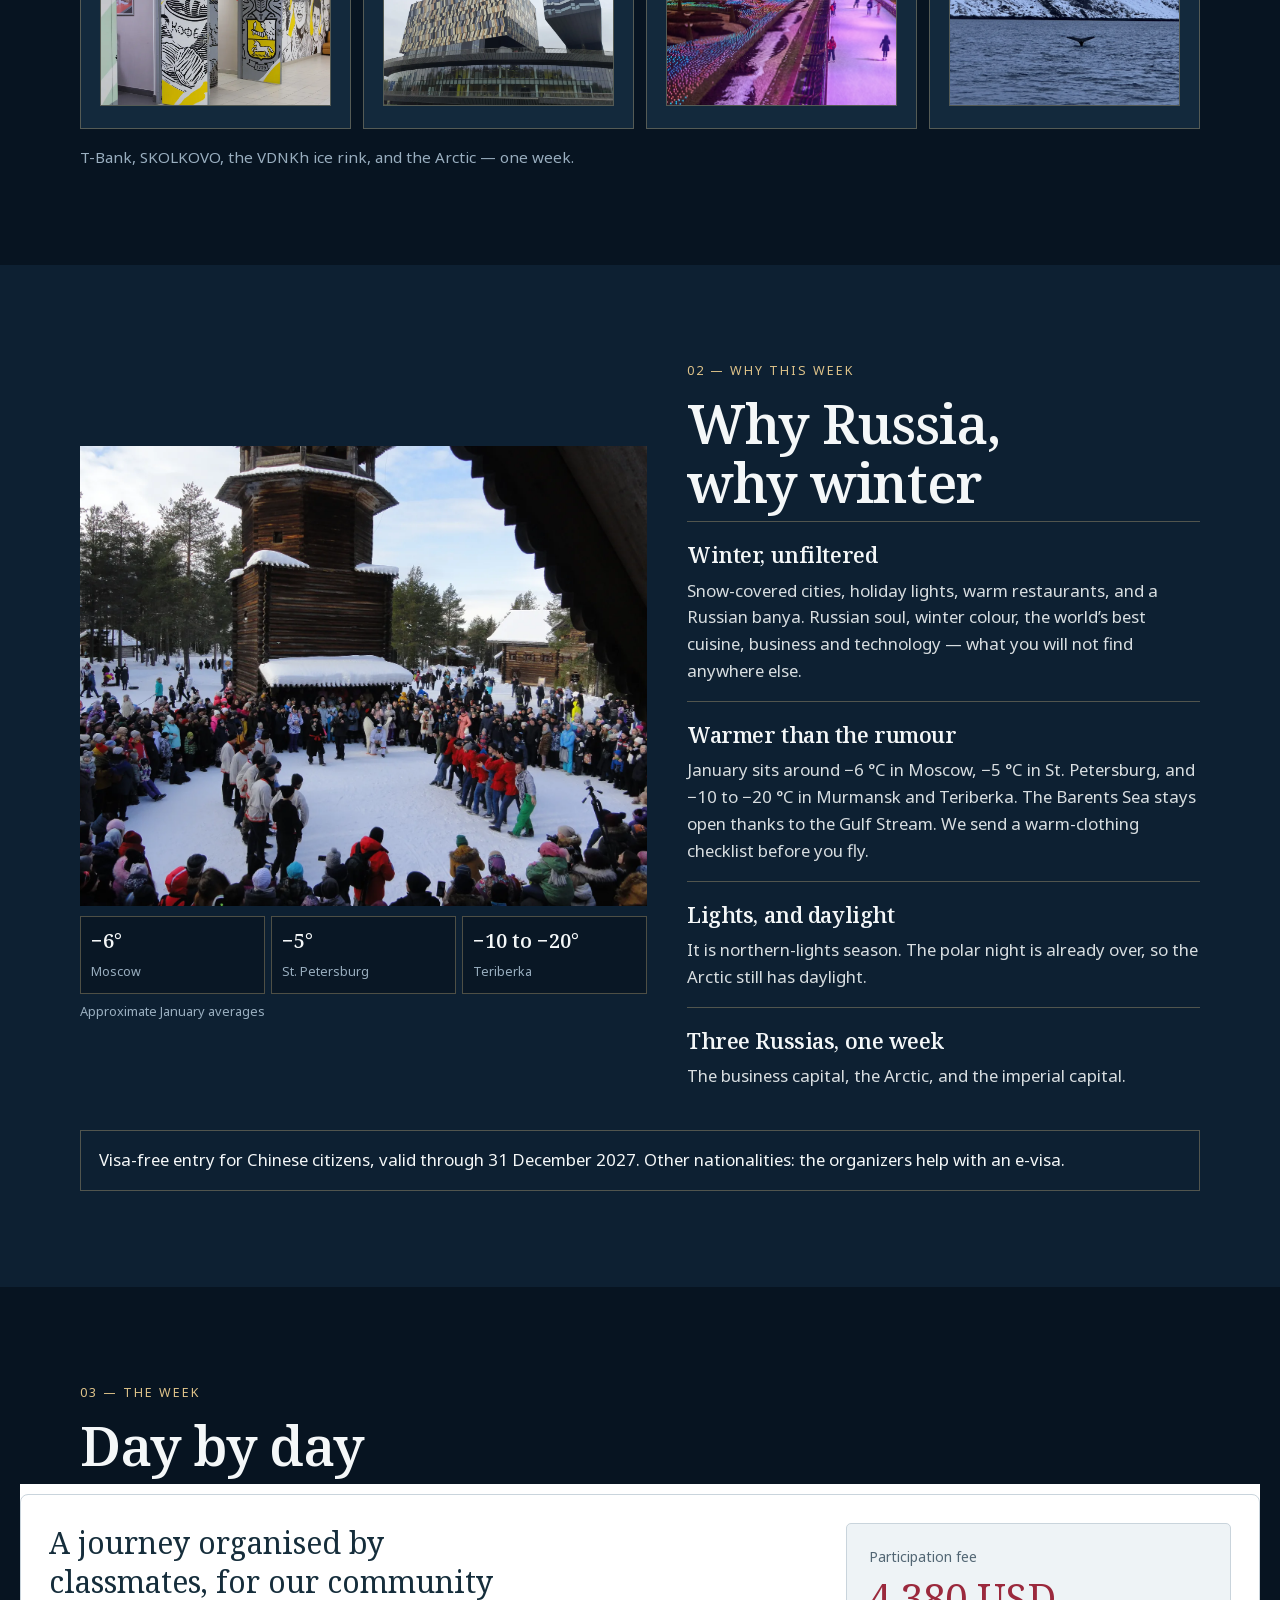
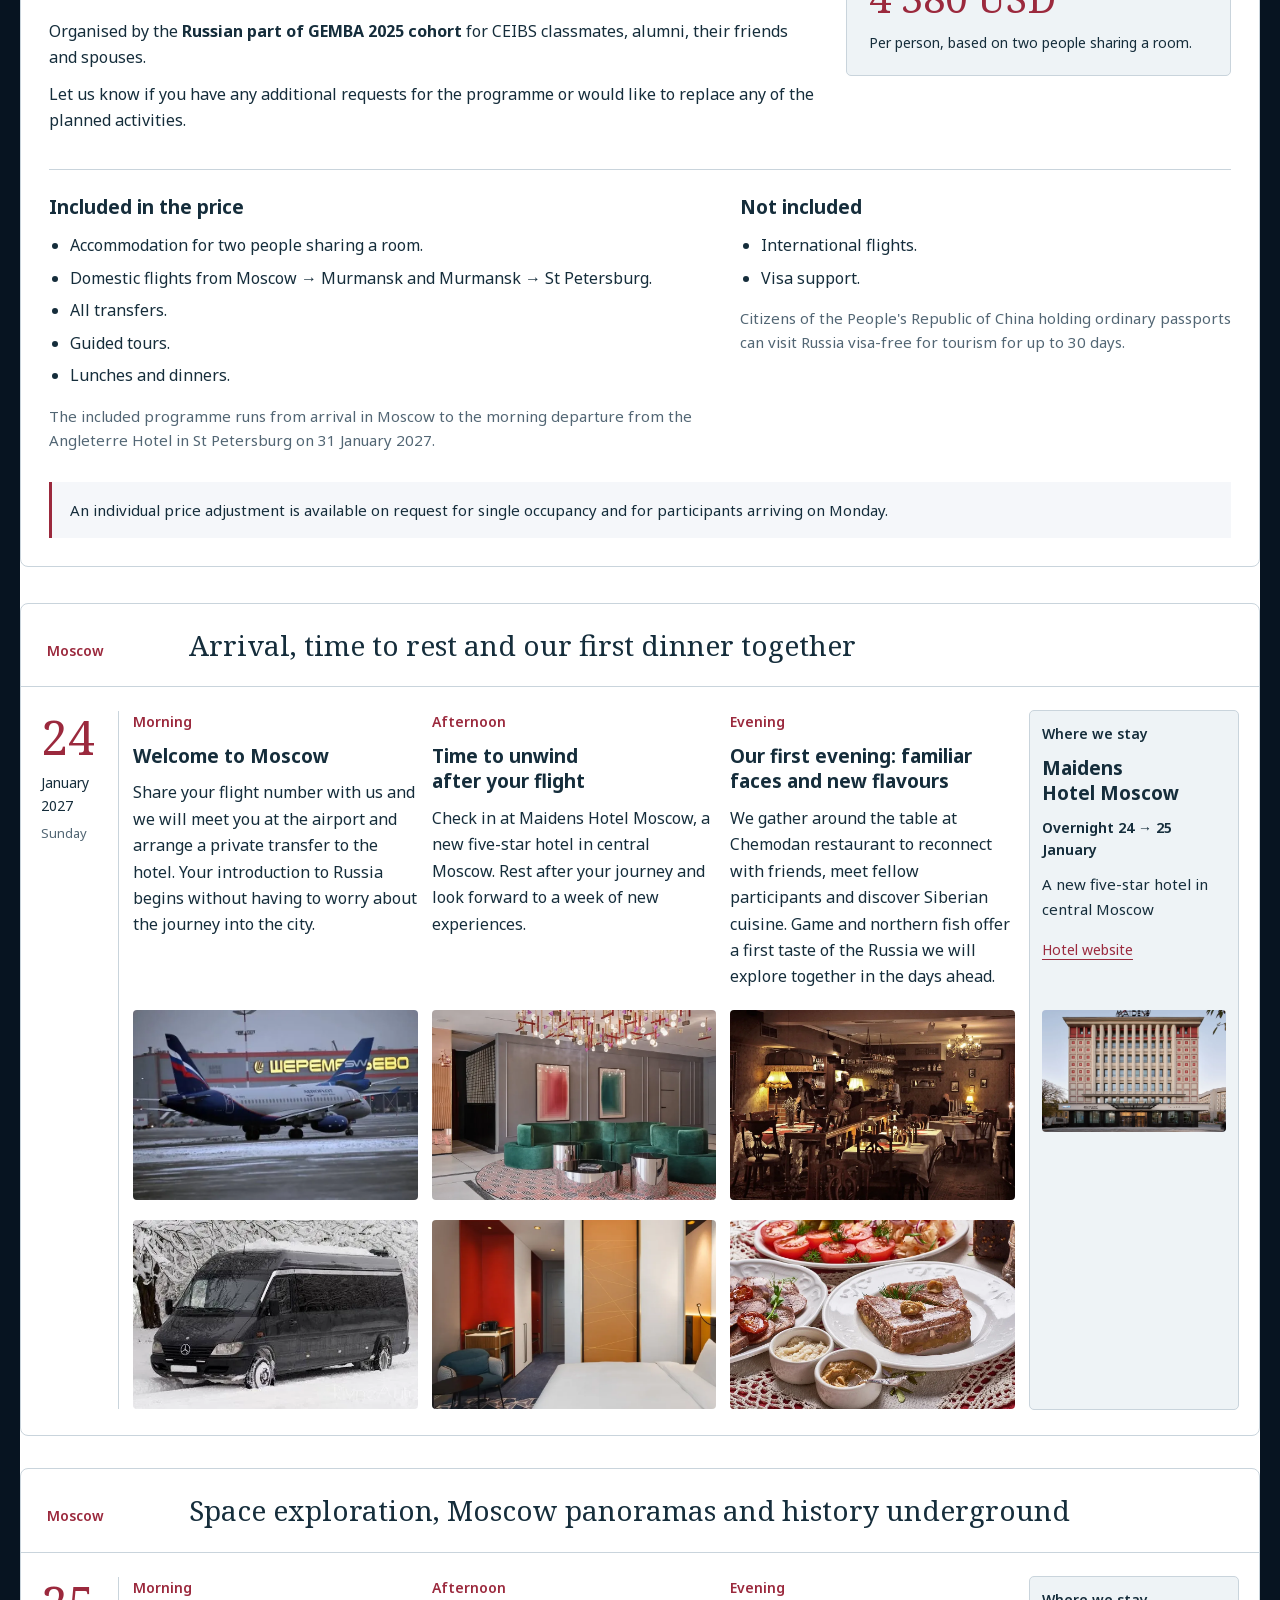
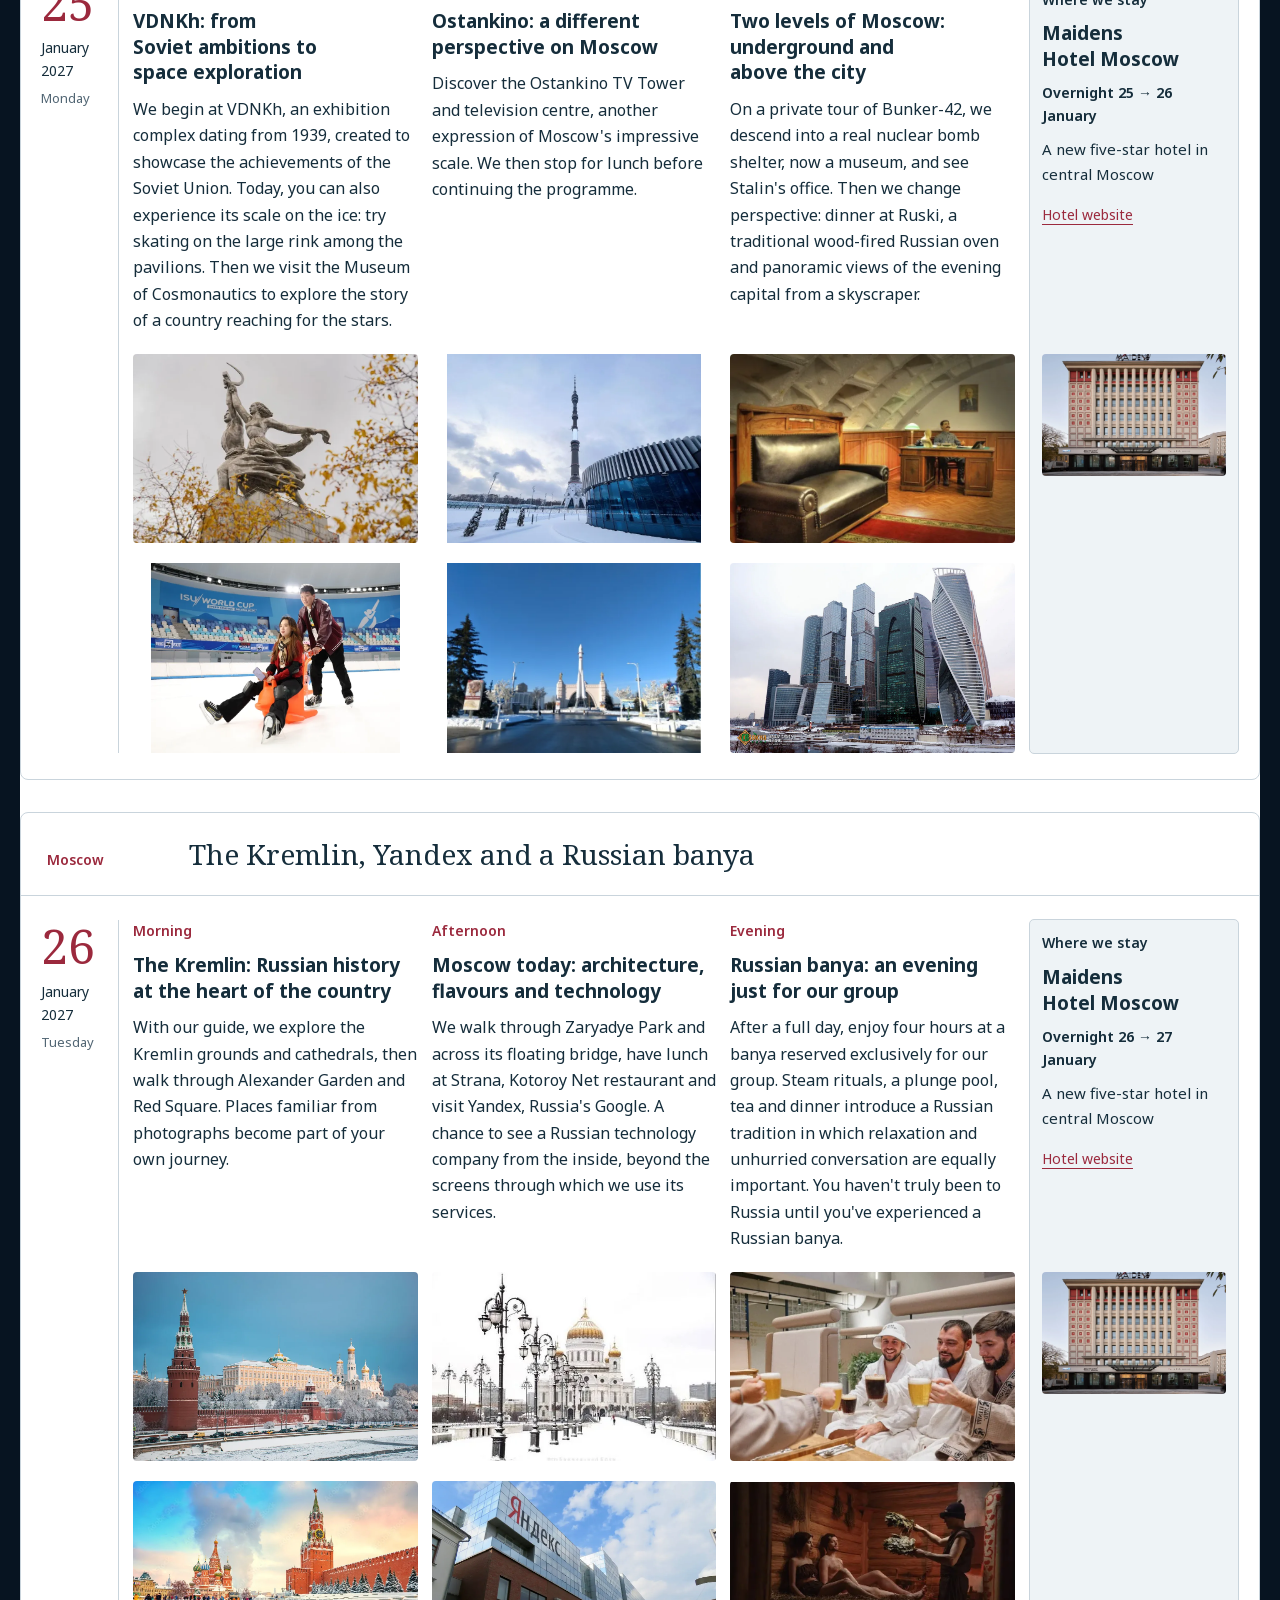
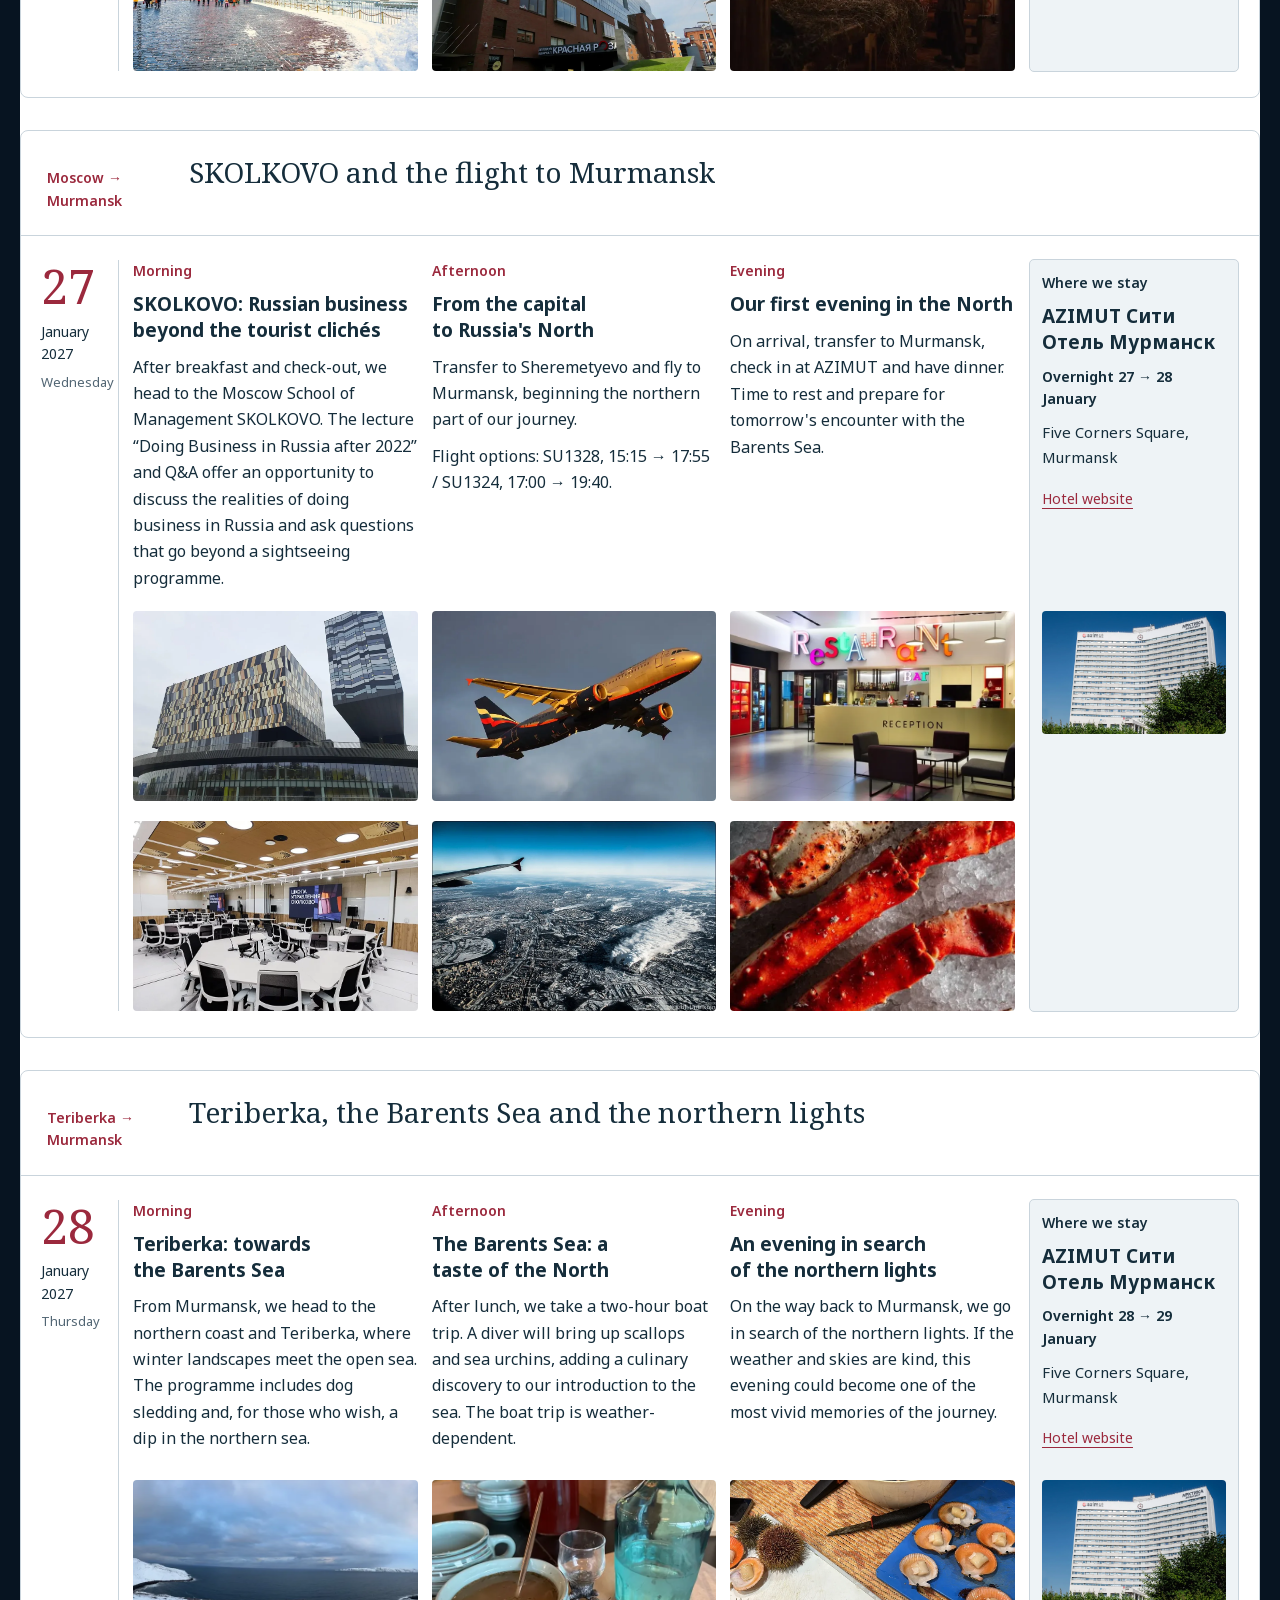
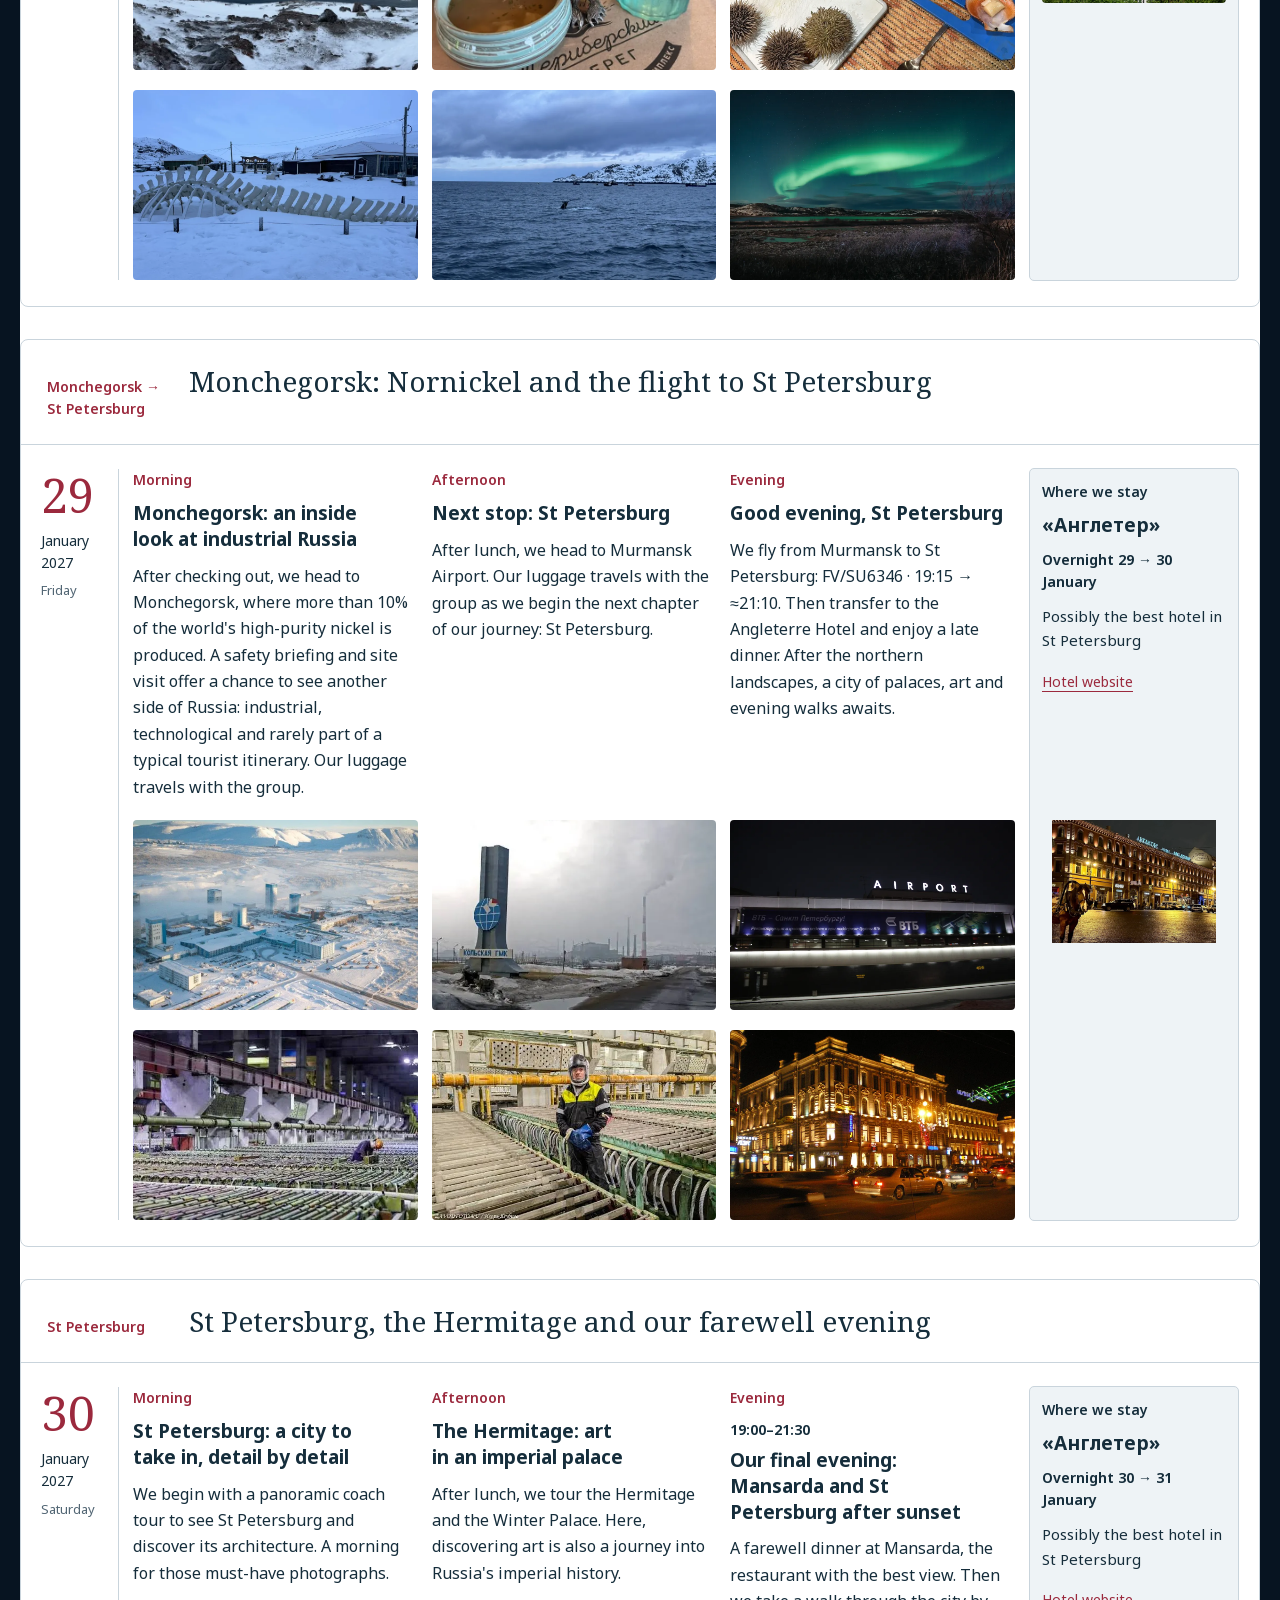
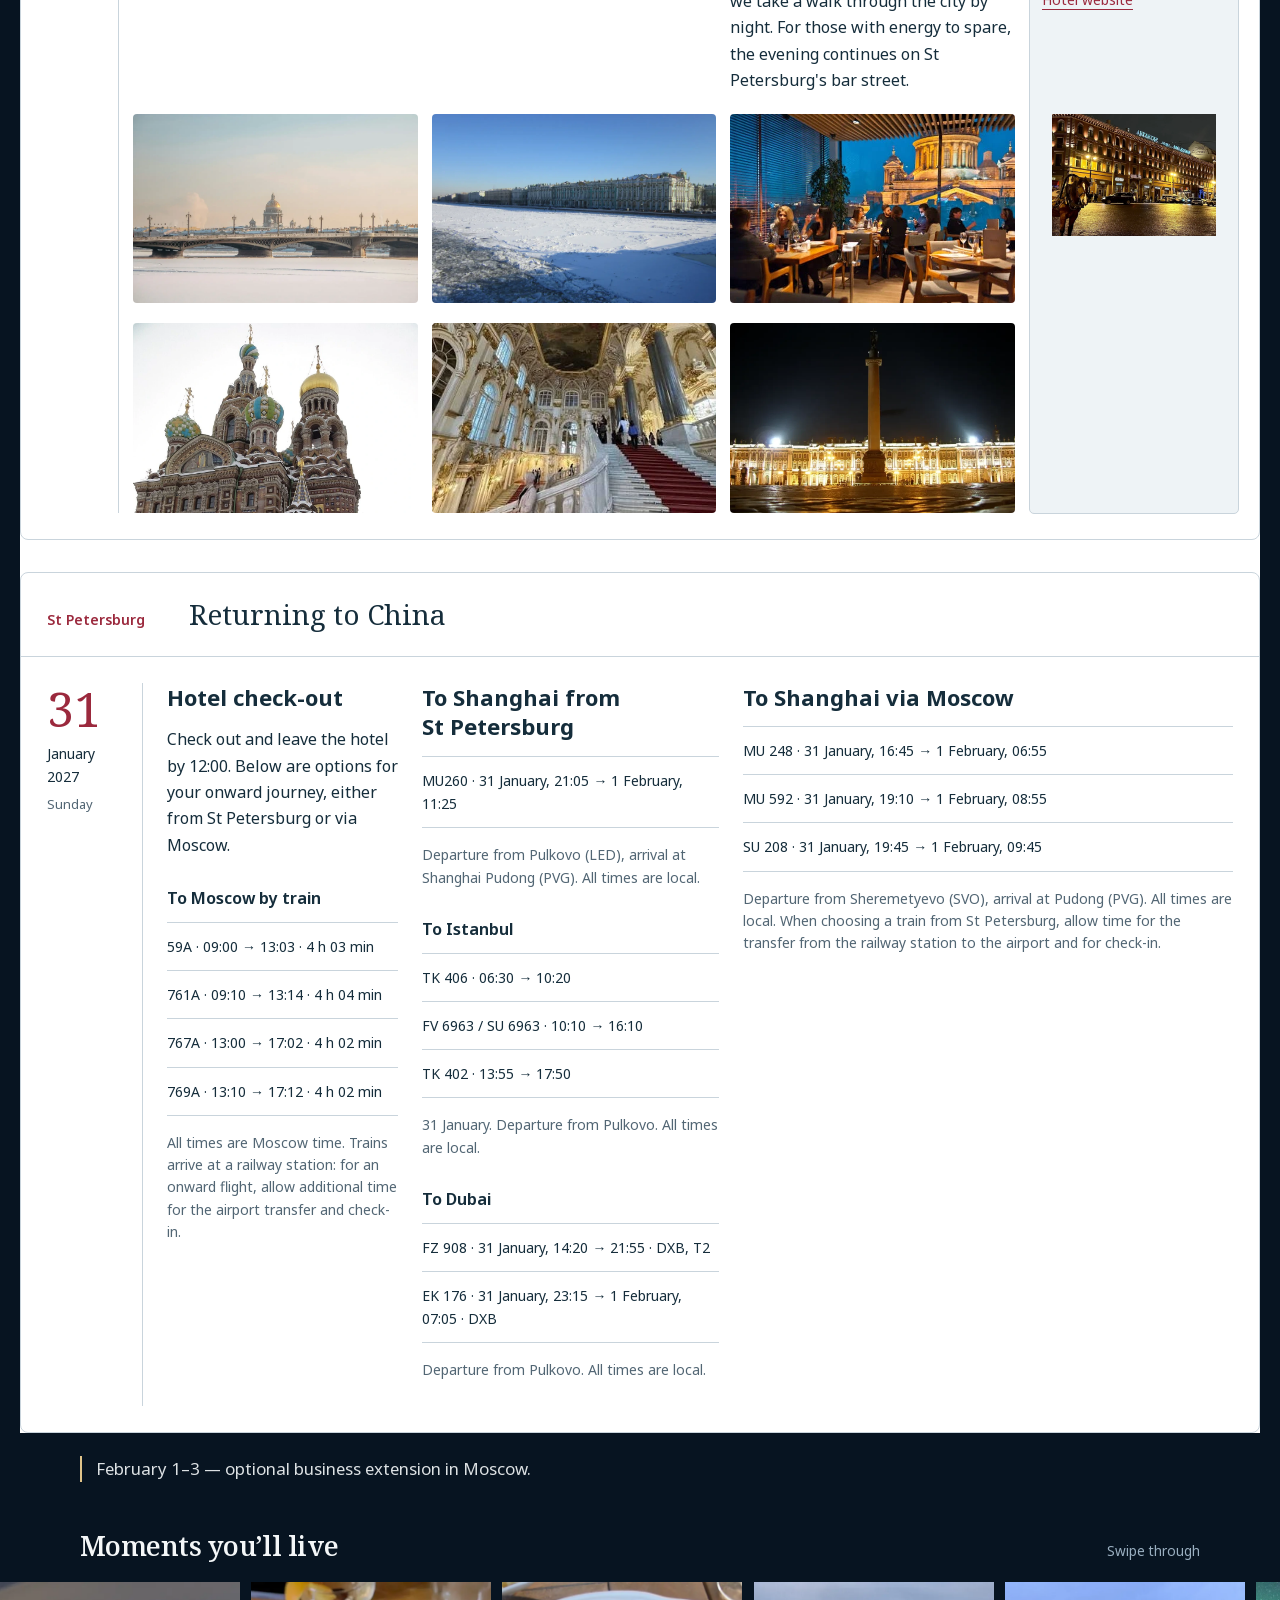
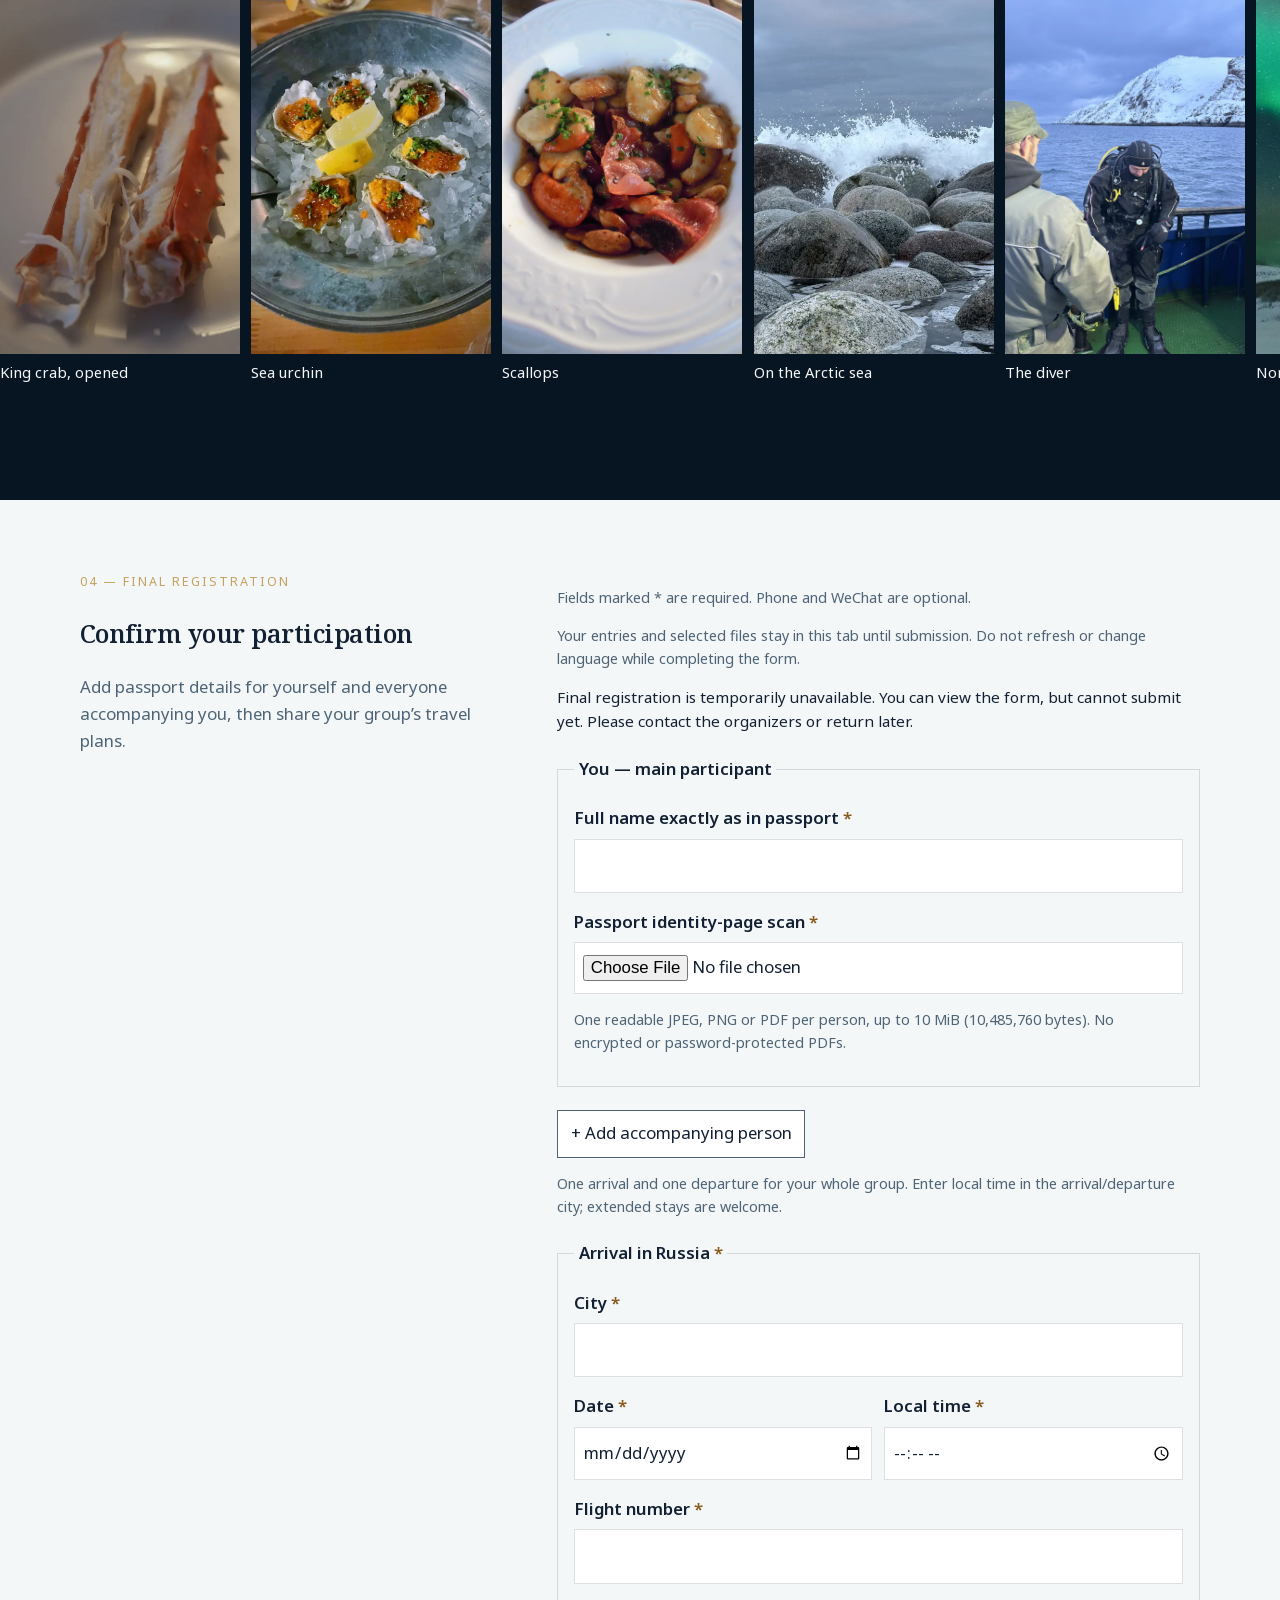
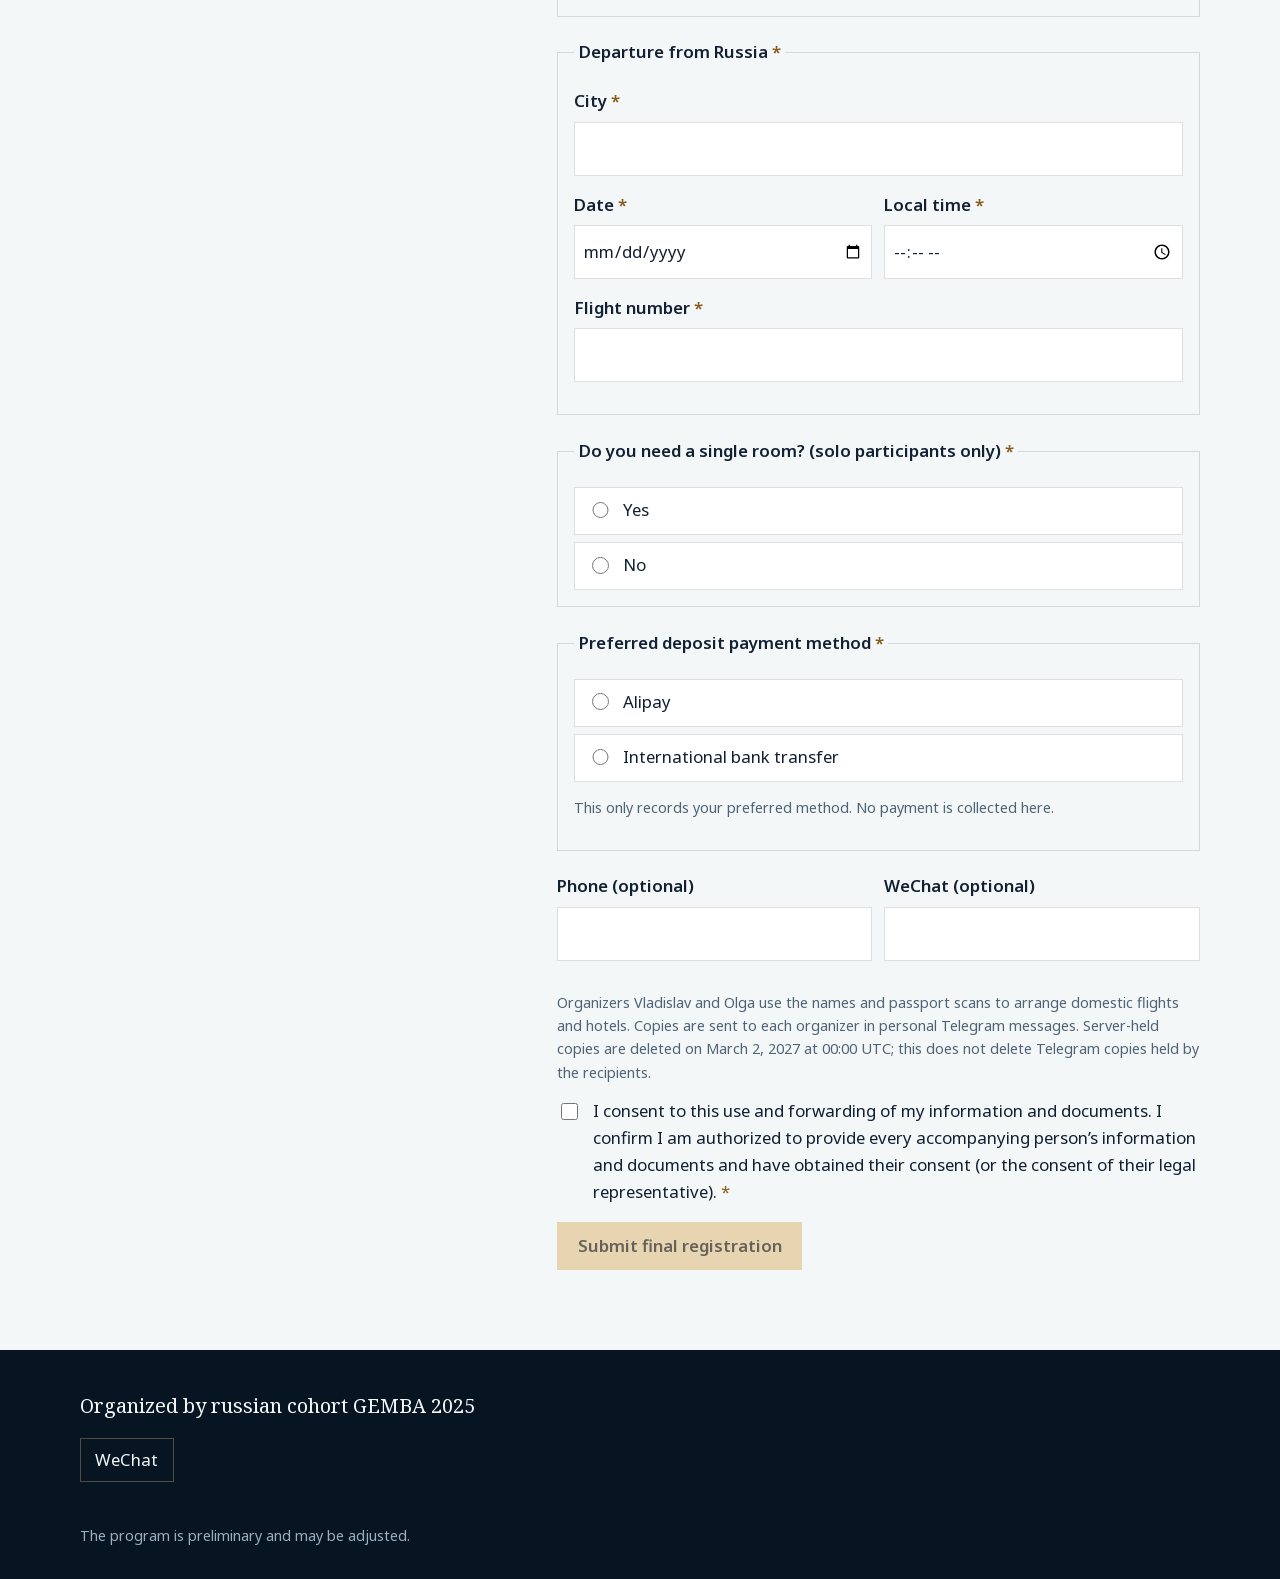
==== commit 42eee1fa: "Add secure final registration with private organizer preview Collect per-person encrypted passport s" ====
--- a/index.html
+++ b/index.html
@@ -20,7 +20,7 @@
 </script>
 <meta name="viewport" content="width=device-width, initial-scale=1" />
 <title>Russia in Winter · CEIBS classmates · January 2027</title>
-<meta name="description" content="A private winter journey for CEIBS classmates. January 24–31, 2027: Moscow, Teriberka, and St. Petersburg. Pre-register." />
+<meta name="description" content="A private winter journey for CEIBS classmates. January 24–31, 2027: Moscow, Teriberka, and St. Petersburg. Final registration." />
 <meta name="theme-color" content="#071421" />
 <link rel="icon" href="favicon.svg" type="image/svg+xml" />
 <link rel="canonical" href="https://YOUR_DOMAIN/" />
@@ -34,7 +34,7 @@
 <meta property="og:locale:alternate" content="zh_CN" />
 <meta property="og:locale:alternate" content="ru_RU" />
 <meta property="og:title" content="Russia in Winter · CEIBS classmates · January 2027" />
-<meta property="og:description" content="A private winter journey for CEIBS classmates. January 24–31, 2027: Moscow, Teriberka, and St. Petersburg. Pre-register." />
+<meta property="og:description" content="A private winter journey for CEIBS classmates. January 24–31, 2027: Moscow, Teriberka, and St. Petersburg. Final registration." />
 <meta property="og:url" content="https://YOUR_DOMAIN/" />
 <meta property="og:image" content="https://YOUR_DOMAIN/images/og.jpg" />
 <meta property="og:image:width" content="1200" />
@@ -42,7 +42,7 @@
 <meta property="og:image:alt" content="Red Square and Saint Basil’s Cathedral under snow, Moscow" />
 <meta name="twitter:card" content="summary_large_image" />
 <meta name="twitter:title" content="Russia in Winter · CEIBS classmates · January 2027" />
-<meta name="twitter:description" content="A private winter journey for CEIBS classmates. January 24–31, 2027: Moscow, Teriberka, and St. Petersburg. Pre-register." />
+<meta name="twitter:description" content="A private winter journey for CEIBS classmates. January 24–31, 2027: Moscow, Teriberka, and St. Petersburg. Final registration." />
 <meta name="twitter:image" content="https://YOUR_DOMAIN/images/og.jpg" />
 <link rel="stylesheet" href="css/fonts.css" />
 <link rel="stylesheet" href="css/styles.css" />
@@ -58,7 +58,7 @@
       <a href="zh.html" lang="zh-Hans" hreflang="zh-Hans" data-lang="zh">中文</a>
       <a href="ru.html" lang="ru" hreflang="ru" data-lang="ru">RU</a>
     </nav>
-    <a class="header-cta" id="header-cta" href="#register">Pre-register</a>
+    <a class="header-cta" id="header-cta" href="#register">Final registration</a>
   </div>
 </header>
 <script>
@@ -79,6 +79,7 @@
 <footer class="site-footer" id="footer"></footer>
 <noscript><p class="noscript">This page needs JavaScript to show the program and the form.</p></noscript>
 <script src="js/config.js"></script>
-<script src="js/main.js"></script>
+<script src="js/final-registration.js" defer></script>
+<script src="js/main.js" defer></script>
 </body>
 </html>
--- a/css/styles.css
+++ b/css/styles.css
@@ -162,7 +162,7 @@
   position: absolute;
   inset: 0;
   background:
-    linear-gradient(180deg, rgba(7, 20, 33, .45) 0%, rgba(7, 20, 33, .08) 32%, rgba(7, 20, 33, .55) 62%, rgba(7, 20, 33, .94) 100%);
+    linear-gradient(180deg, rgba(7, 20, 33, .5) 0%, rgba(7, 20, 33, .12) 28%, rgba(7, 20, 33, .62) 58%, rgba(7, 20, 33, .96) 100%);
 }
 
 .hero-copy {
@@ -180,10 +180,23 @@
   text-transform: uppercase;
 }
 
+.hero .eyebrow {
+  color: var(--snow);
+  font-size: .92rem;
+  letter-spacing: .08em;
+  text-transform: none;
+  text-shadow: 0 1px 14px rgba(7, 20, 33, .85), 0 0 2px rgba(7, 20, 33, .7);
+  font-weight: 500;
+}
+
 html[lang="zh-Hans"] .eyebrow {
   letter-spacing: .08em;
   text-transform: none;
   font-size: .86rem;
+}
+
+html[lang="zh-Hans"] .hero .eyebrow {
+  font-size: .95rem;
 }
 
 h1, h2, h3 { font-family: var(--serif); font-weight: 560; letter-spacing: -0.02em; }
@@ -200,17 +213,23 @@
 
 h1 .line { display: block; }
 
+.hero-dates {
+  max-width: 38rem;
+  margin: 1.25rem 0 0;
+  font-family: var(--serif);
+  font-size: clamp(1.45rem, 3.6vw, 2.15rem);
+  line-height: 1.2;
+  font-weight: 560;
+  letter-spacing: -0.01em;
+  color: var(--snow);
+  text-shadow: 0 1px 12px rgba(7, 20, 33, .75);
+}
+
 .subline {
   max-width: 38rem;
-  margin: 1.1rem 0 0;
+  margin: .55rem 0 0;
   font-size: 1.05rem;
   color: rgba(244, 247, 248, .88);
-}
-
-.hero-meta {
-  margin: .85rem 0 0;
-  color: var(--aurora);
-  font-size: .92rem;
 }
 
 .hero-actions { margin-top: 1.4rem; }
@@ -289,9 +308,13 @@
 .track-grid {
   display: grid;
   gap: .75rem;
+  align-items: stretch;
 }
 
 .track {
+  display: flex;
+  flex-direction: column;
+  height: 100%;
   background: var(--panel);
   border: 1px solid var(--line);
   padding: 1.25rem 1.2rem 1.35rem;
@@ -300,6 +323,7 @@
 .track svg {
   width: 2rem;
   height: 2rem;
+  flex-shrink: 0;
   stroke: var(--gold);
   fill: none;
   stroke-width: 1.4;
@@ -308,7 +332,31 @@
 }
 
 .track h3 { margin: .9rem 0 .35rem; font-size: 1.45rem; }
-.track p { margin: 0; color: rgba(244, 247, 248, .86); }
+.track p { margin: 0; color: rgba(244, 247, 248, .86); flex: 1 1 auto; }
+
+.track-photo {
+  margin-top: auto;
+  padding-top: 1rem;
+  overflow: hidden;
+  align-self: stretch;
+}
+
+.track-photo img {
+  width: 100%;
+  height: 9.5rem;
+  aspect-ratio: 4 / 3;
+  max-height: min(22vh, 180px);
+  object-fit: cover;
+  object-position: center bottom;
+  display: block;
+  border: 1px solid var(--line);
+}
+
+.tracks-caption {
+  margin: 1rem 0 0;
+  color: var(--muted);
+  font-size: .95rem;
+}
 
 .campus {
   margin: 2.5rem 0 0;
@@ -322,6 +370,19 @@
   display: block;
 }
 
+.campus.is-collage {
+  width: min(920px, calc(100% - 2.5rem));
+  margin-inline: auto;
+}
+
+.campus.is-collage img {
+  max-height: min(36vh, 340px);
+  width: 100%;
+  aspect-ratio: 2400 / 834;
+  object-fit: cover;
+  object-position: center;
+}
+
 .campus figcaption {
   margin-top: .7rem;
   color: var(--muted);
@@ -334,8 +395,10 @@
 .why-photo { margin: 0; position: relative; }
 .why-photo img {
   width: 100%;
-  aspect-ratio: 4/5;
+  max-height: min(48vh, 420px);
+  aspect-ratio: 4/3;
   object-fit: cover;
+  object-position: center 35%;
   display: block;
 }
 
@@ -514,15 +577,80 @@
 
 .register-grid { display: grid; gap: 1.5rem; }
 
+/* Registration-only styles retain the surrounding site's palette. */
+#final-registration { min-width: 0; overflow-wrap: anywhere; }
+#final-registration [hidden] { display: none !important; }
+#final-registration .final-group {
+  border: 1px solid var(--line-ink);
+  padding: 1rem;
+  margin: 1.4rem 0;
+}
+#final-registration .final-group > legend { padding: 0 .3rem; max-width: 100%; }
+#final-registration input[type="date"],
+#final-registration input[type="time"],
+#final-registration input[type="file"] {
+  display: block;
+  width: 100%;
+  min-width: 0;
+  max-width: 100%;
+  background: #fff;
+  color: var(--ink);
+  border: 1px solid var(--line-ink);
+  padding: .7rem .5rem;
+  border-radius: 0;
+  font: inherit;
+}
+#final-registration input[aria-invalid="true"] { border-color: #8d2d2d; }
+#final-registration .field-row > *, #final-registration .choice span { min-width: 0; }
+#final-registration .choice { display: flex; font-weight: 400; align-items: flex-start; }
+#final-registration .choice input { flex: 0 0 auto; margin-top: .3rem; }
+#final-registration .final-note { font-size: .9rem; color: var(--muted-ink); }
+#final-registration .final-secondary {
+  border: 1px solid var(--muted-ink);
+  background: #fff;
+  color: var(--ink);
+  padding: .6rem .8rem;
+  min-height: 2.75rem;
+  cursor: pointer;
+  max-width: 100%;
+}
+#final-registration button { white-space: normal; overflow-wrap: anywhere; }
+#final-registration button:disabled { cursor: not-allowed; opacity: .65; }
+#final-registration button:focus-visible, #final-registration input:focus-visible {
+  outline: 2px solid #755222;
+  outline-offset: 3px;
+}
+#final-registration .final-consent { display: flex; align-items: flex-start; gap: .7rem; }
+#final-registration .final-consent input { flex: 0 0 auto; width: 1.1rem; height: 1.1rem; margin-top: .3rem; accent-color: #8a6230; }
+#final-registration .final-progress { color: var(--muted-ink); }
+#final-registration #final-availability { font-size: .95rem; }
+#final-registration .form-error:focus { outline: 2px solid #8d2d2d; outline-offset: 3px; }
+
 .field, fieldset { margin: 0 0 1rem; border: 0; padding: 0; min-width: 0; }
 .field label, legend {
   display: block;
   margin-bottom: .4rem;
   font-weight: 600;
 }
+.field-row {
+  display: grid;
+  gap: .75rem;
+}
+@media (min-width: 560px) {
+  .field-row { grid-template-columns: 1fr 1fr; }
+}
+.companions {
+  border: 1px solid var(--line-ink);
+  padding: .9rem .85rem .35rem;
+  margin-bottom: 1rem;
+}
+.companions legend {
+  padding: 0 .25rem;
+  margin-bottom: .55rem;
+}
 .req { color: #8a5a1a; }
 
-input[type="text"], textarea {
+input[type="text"], input[type="tel"], input[type="number"], textarea {
   width: 100%;
   background: #fff;
   color: var(--ink);
@@ -599,6 +727,42 @@
 .prelim { margin: .4rem 0 0; color: var(--muted); font-size: .9rem; }
 .copied { margin: 0; color: var(--aurora); min-height: 1.2rem; }
 
+.wechat-modal {
+  position: fixed;
+  inset: 0;
+  z-index: 80;
+  display: grid;
+  place-items: center;
+  padding: 1.25rem;
+}
+.wechat-modal-backdrop {
+  position: absolute;
+  inset: 0;
+  border: 0;
+  background: rgba(4, 12, 20, .78);
+  cursor: pointer;
+}
+.wechat-modal-card {
+  position: relative;
+  z-index: 1;
+  width: min(22rem, 100%);
+  background: #fff;
+  color: var(--ink);
+  padding: 1rem 1rem 1.1rem;
+  display: grid;
+  gap: .85rem;
+  justify-items: center;
+}
+.wechat-modal-card img {
+  width: 100%;
+  height: auto;
+  display: block;
+}
+.wechat-modal-close {
+  width: 100%;
+  justify-content: center;
+}
+
 .noscript, .load-error {
   margin: 1rem;
   padding: 1rem;
@@ -623,7 +787,7 @@
   .header-cta { display: inline-flex; }
   .track-grid { grid-template-columns: 1fr 1fr; }
   .slots { grid-template-columns: repeat(3, 1fr); }
-  .why-photo img { aspect-ratio: 16/11; }
+  .why-photo img { aspect-ratio: 16/11; max-height: min(44vh, 400px); }
   .backup { grid-template-columns: 220px 1fr; }
   .shot { flex-basis: 240px; }
 }
@@ -632,7 +796,7 @@
   .nav-links { display: flex; }
   .track-grid { grid-template-columns: repeat(4, 1fr); }
   .why-grid { grid-template-columns: 1.05fr .95fr; align-items: center; gap: 2.5rem; }
-  .why-photo img { aspect-ratio: 4/5; max-height: 720px; }
+  .why-photo img { aspect-ratio: 4/5; max-height: min(52vh, 460px); }
   .day {
     display: grid;
     grid-template-columns: minmax(240px, 42%) 1fr;
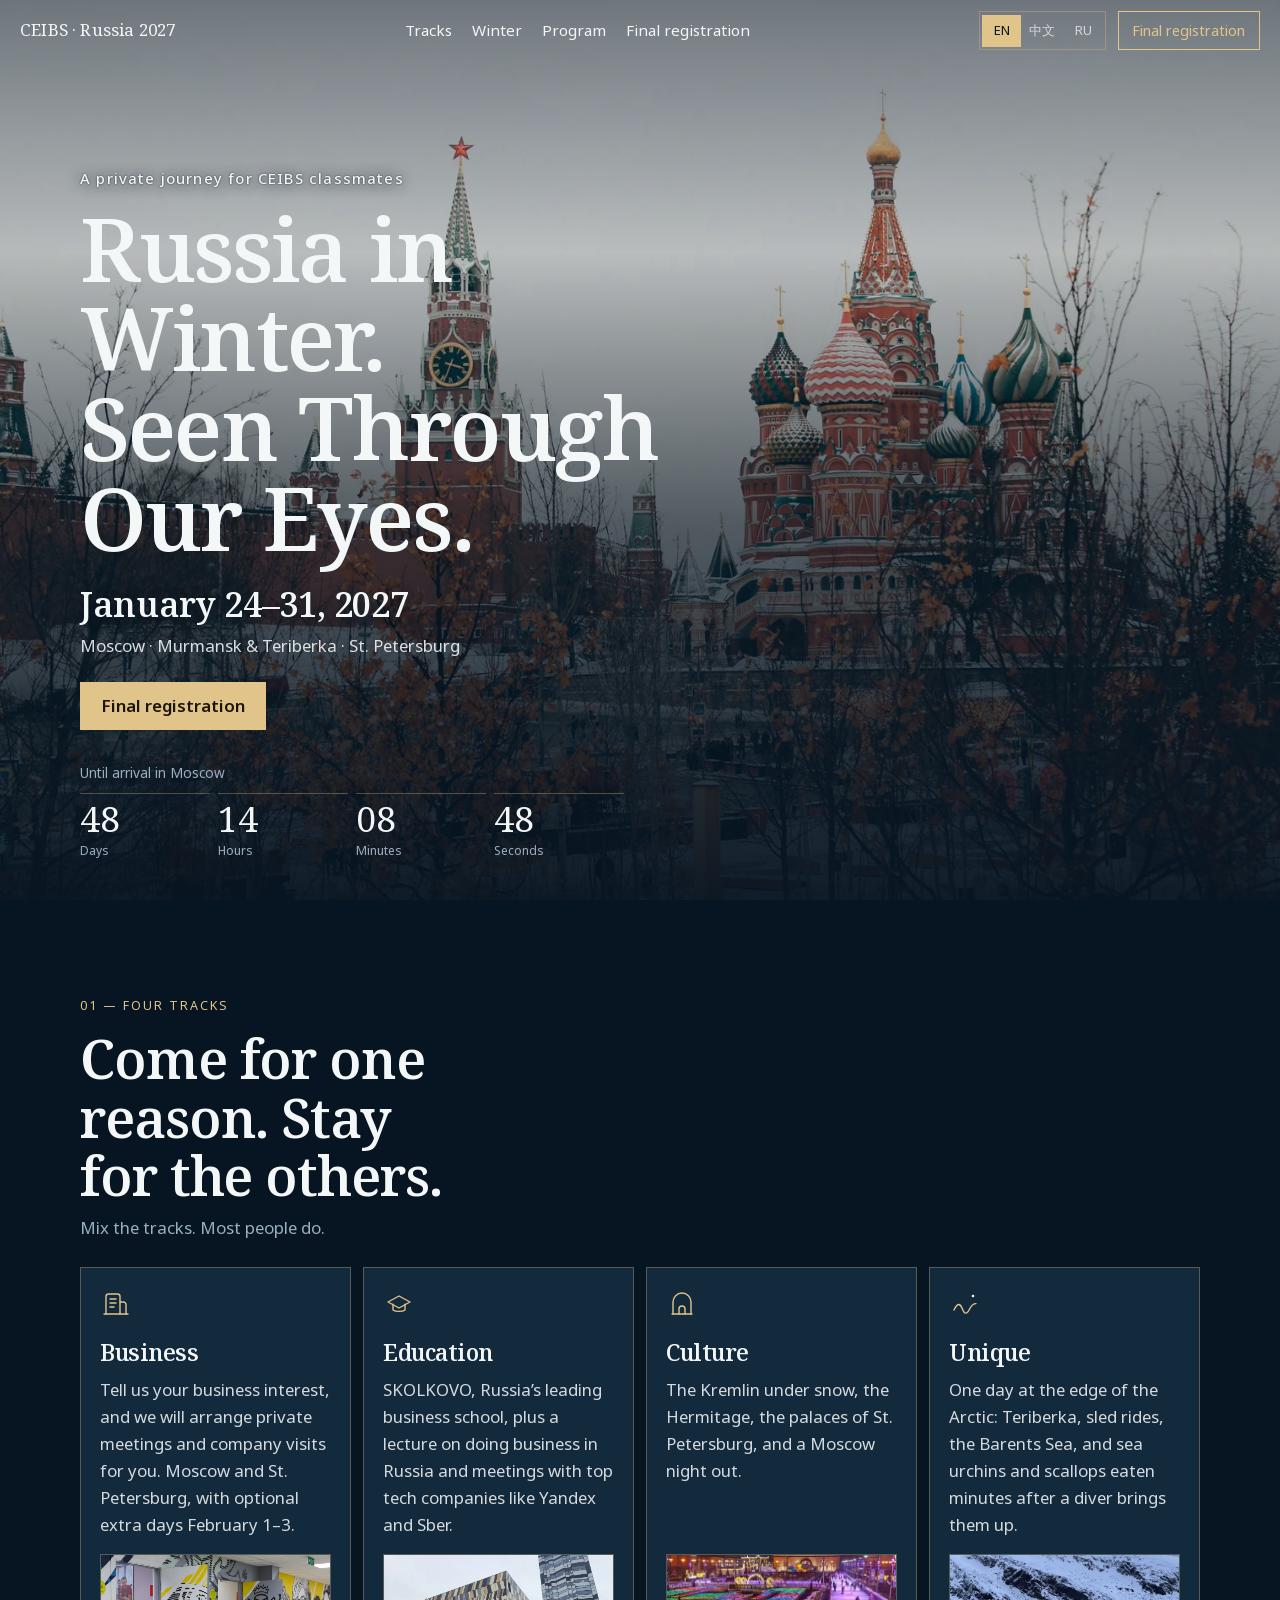
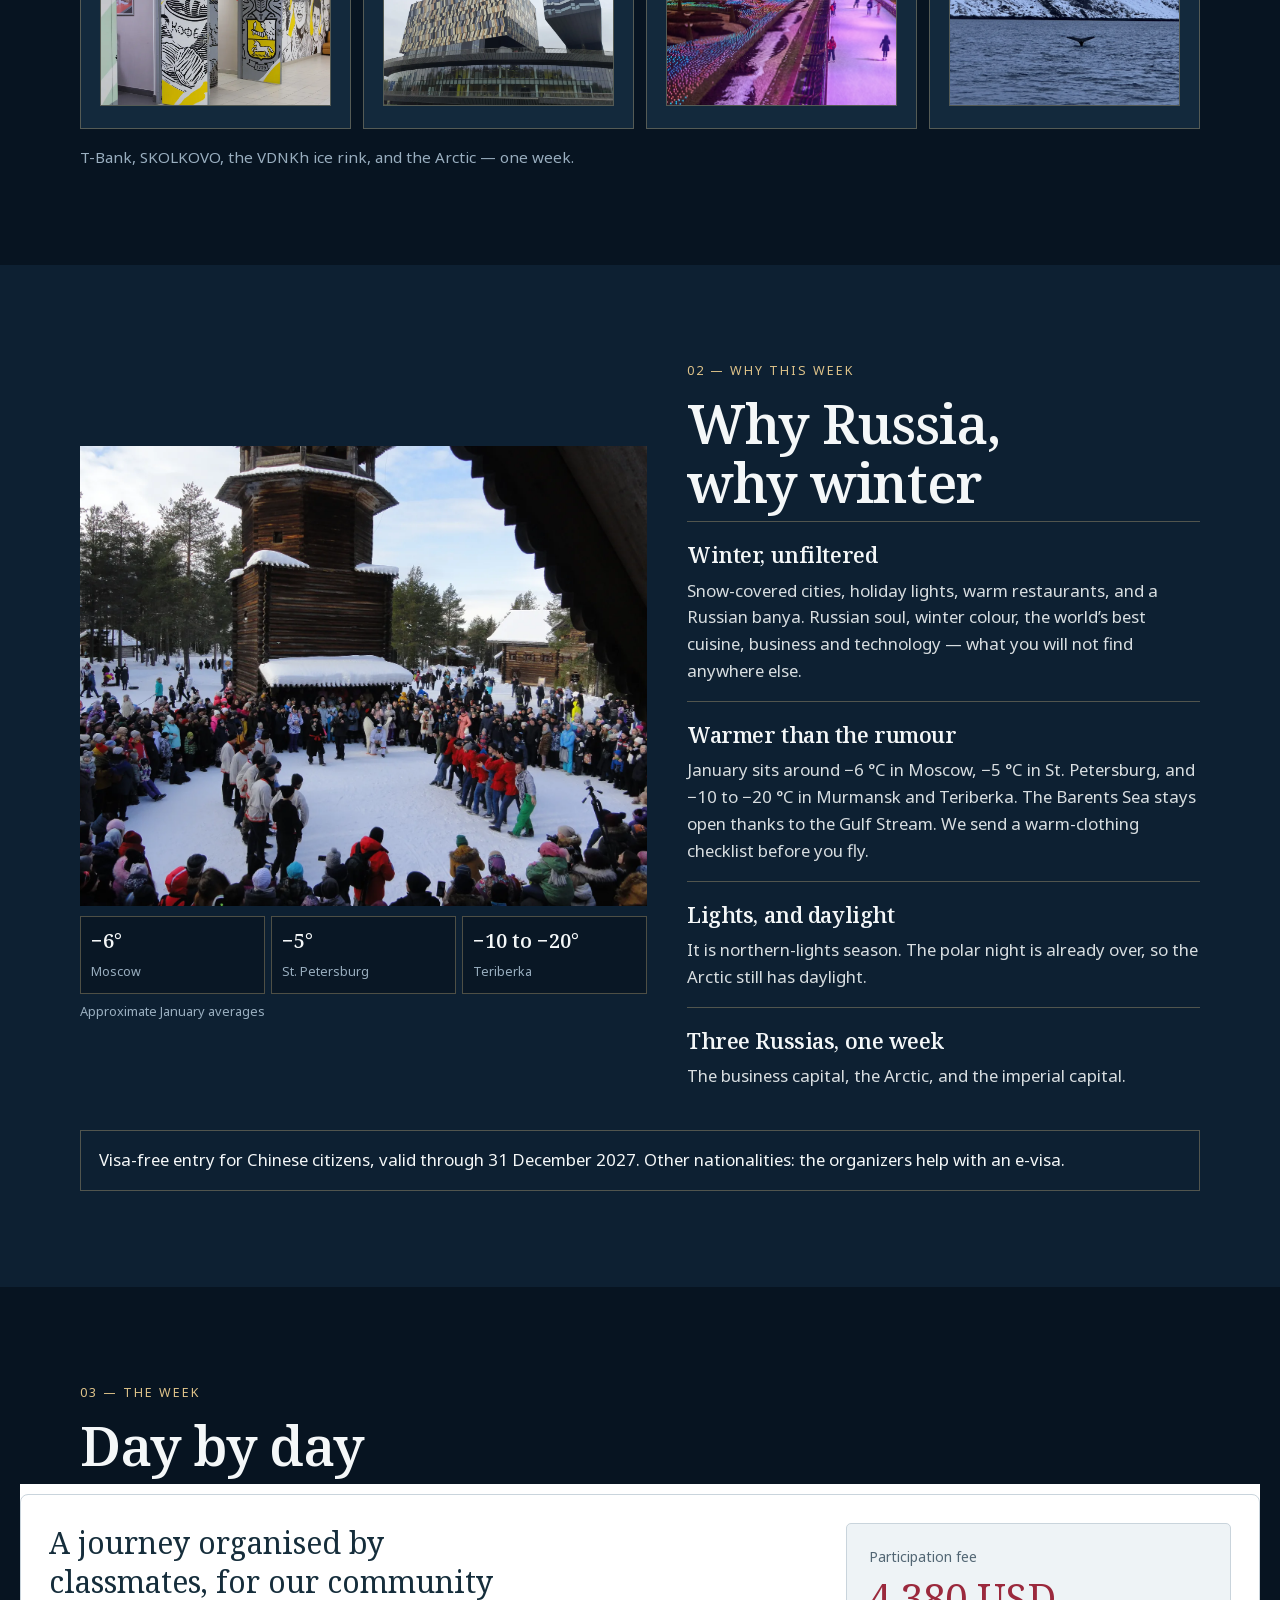
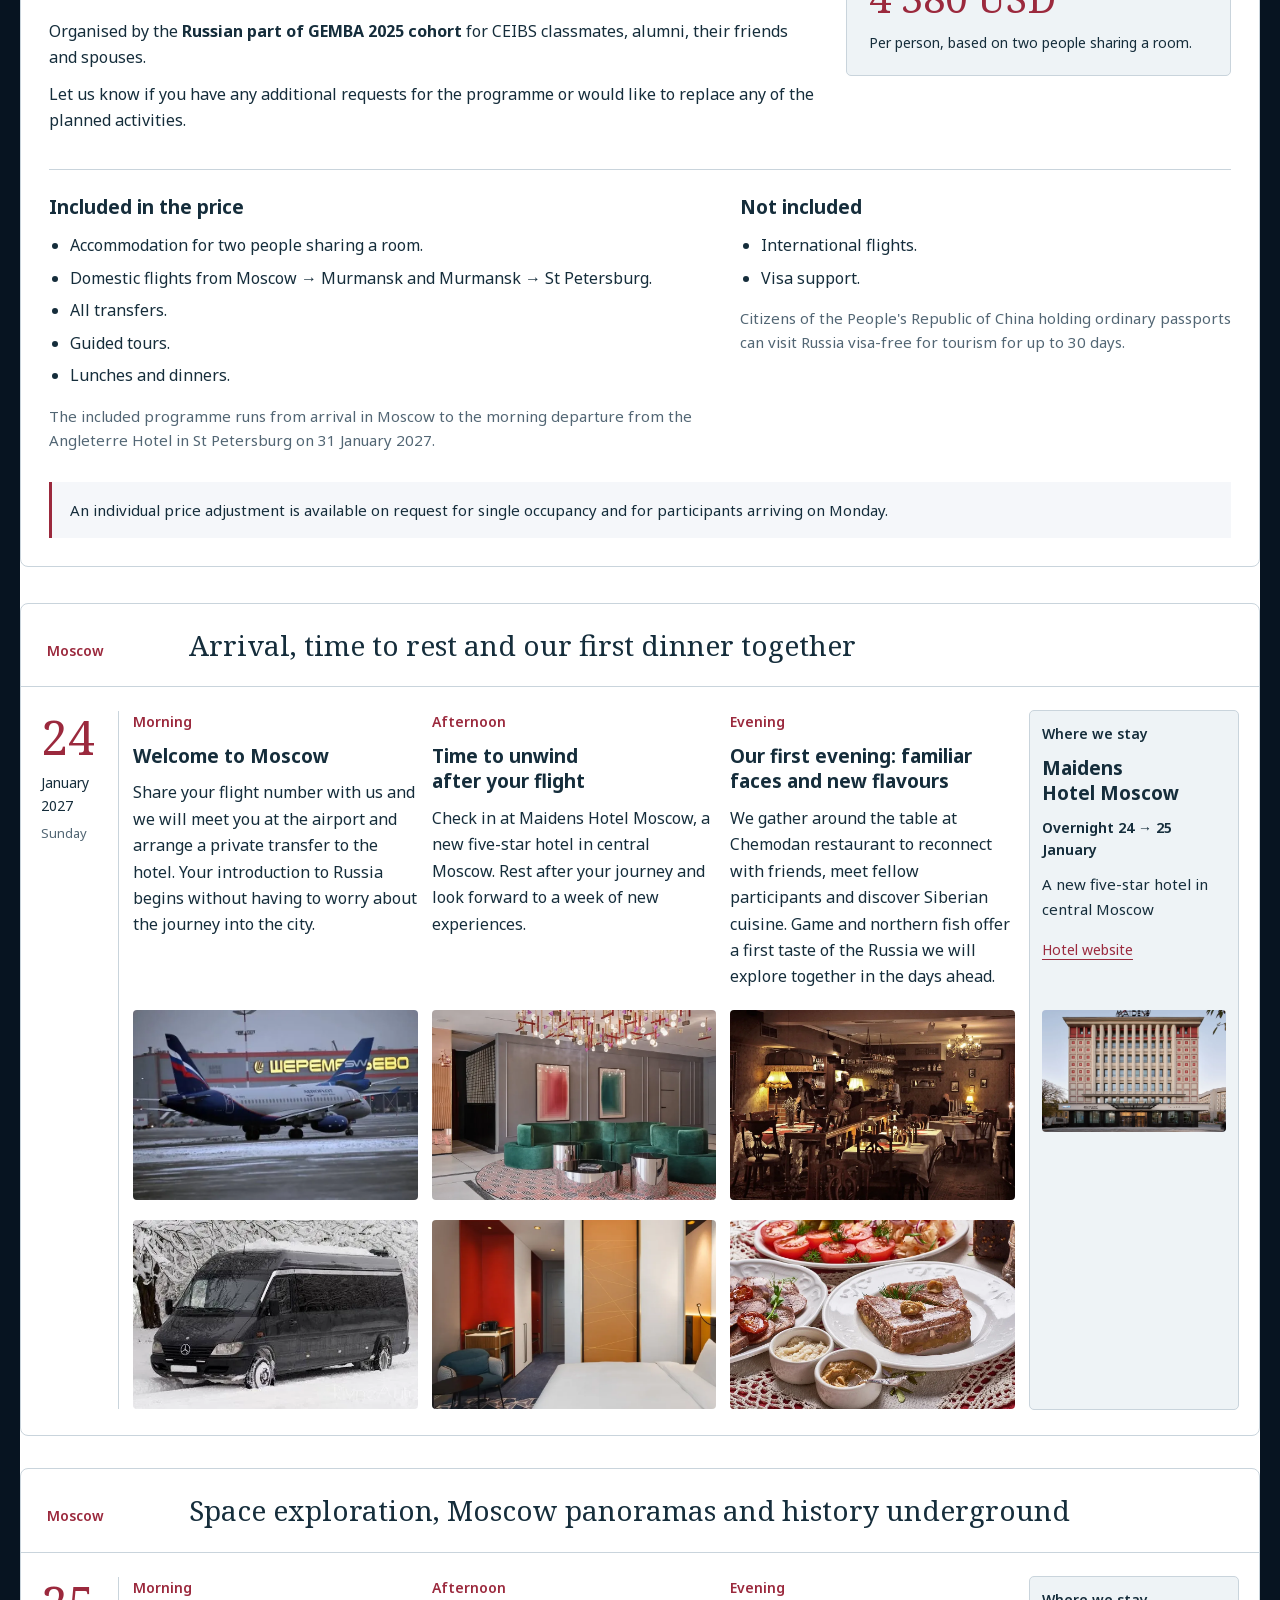
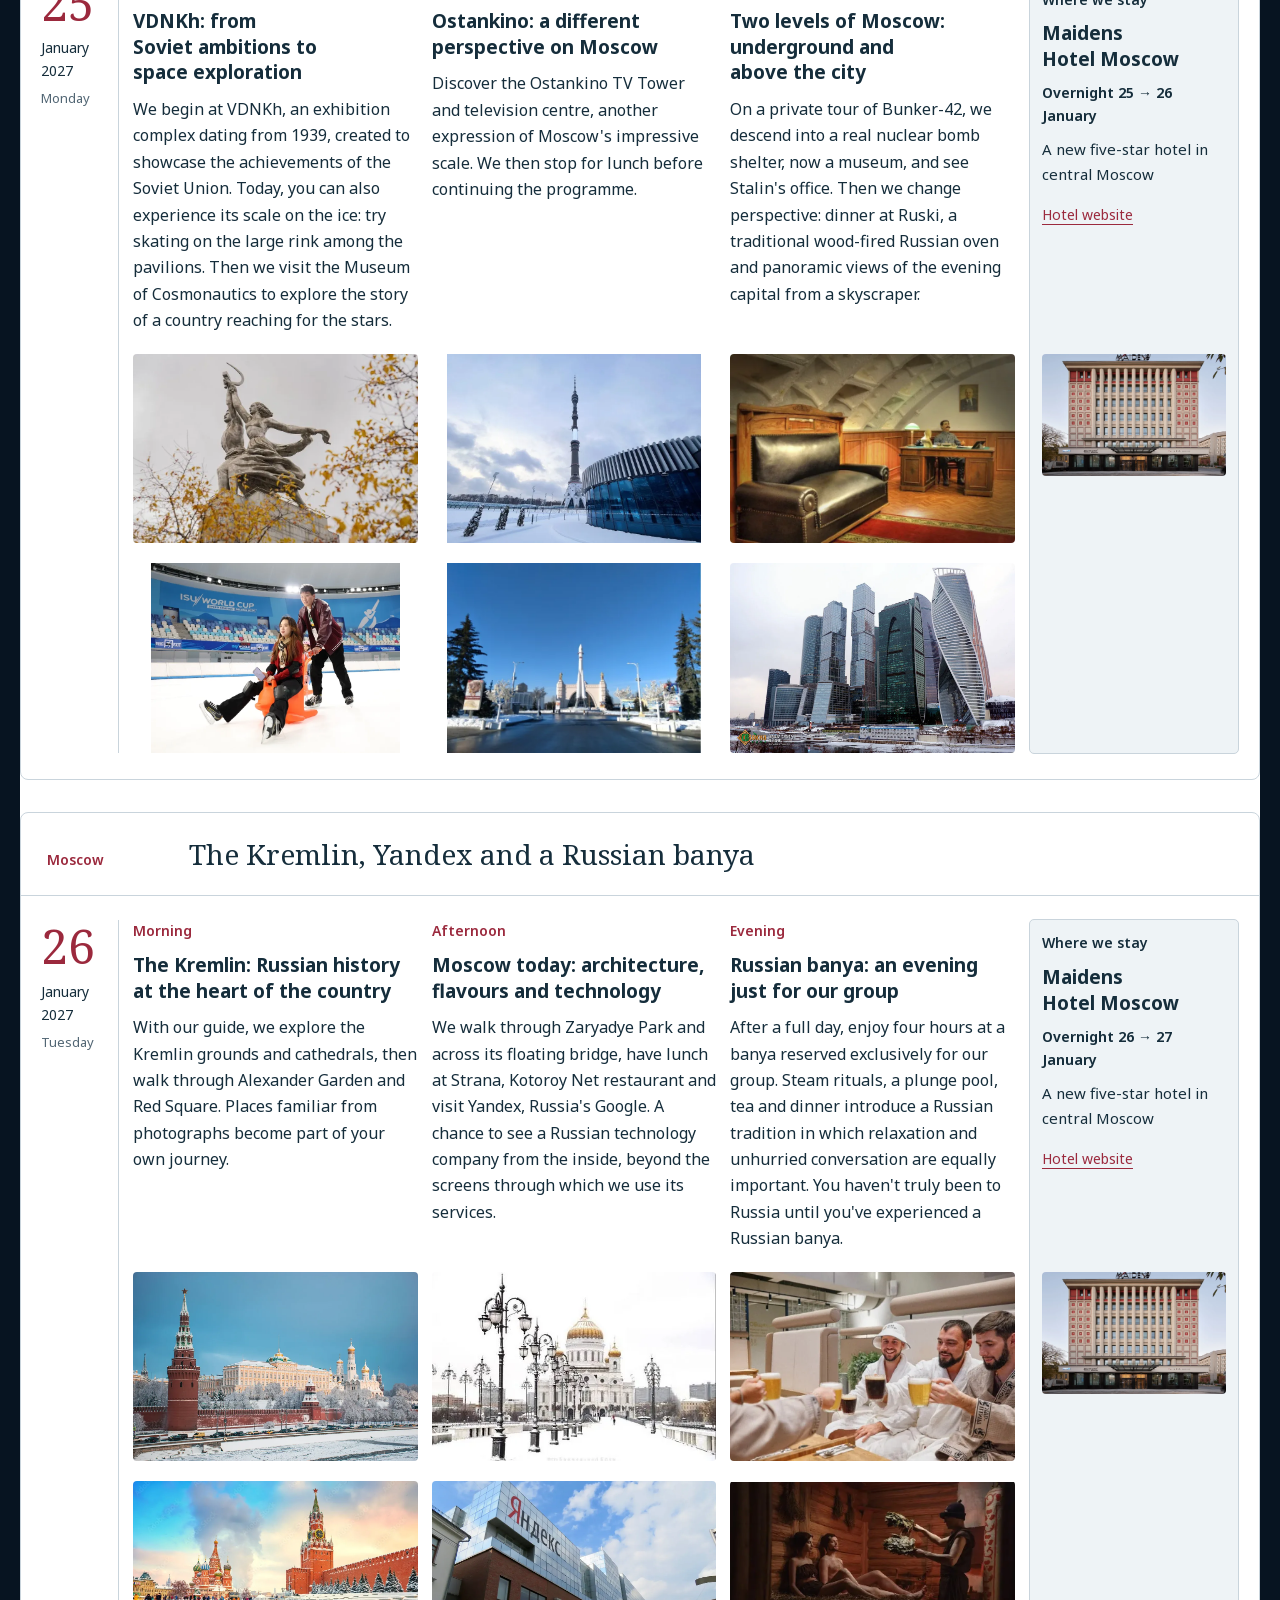
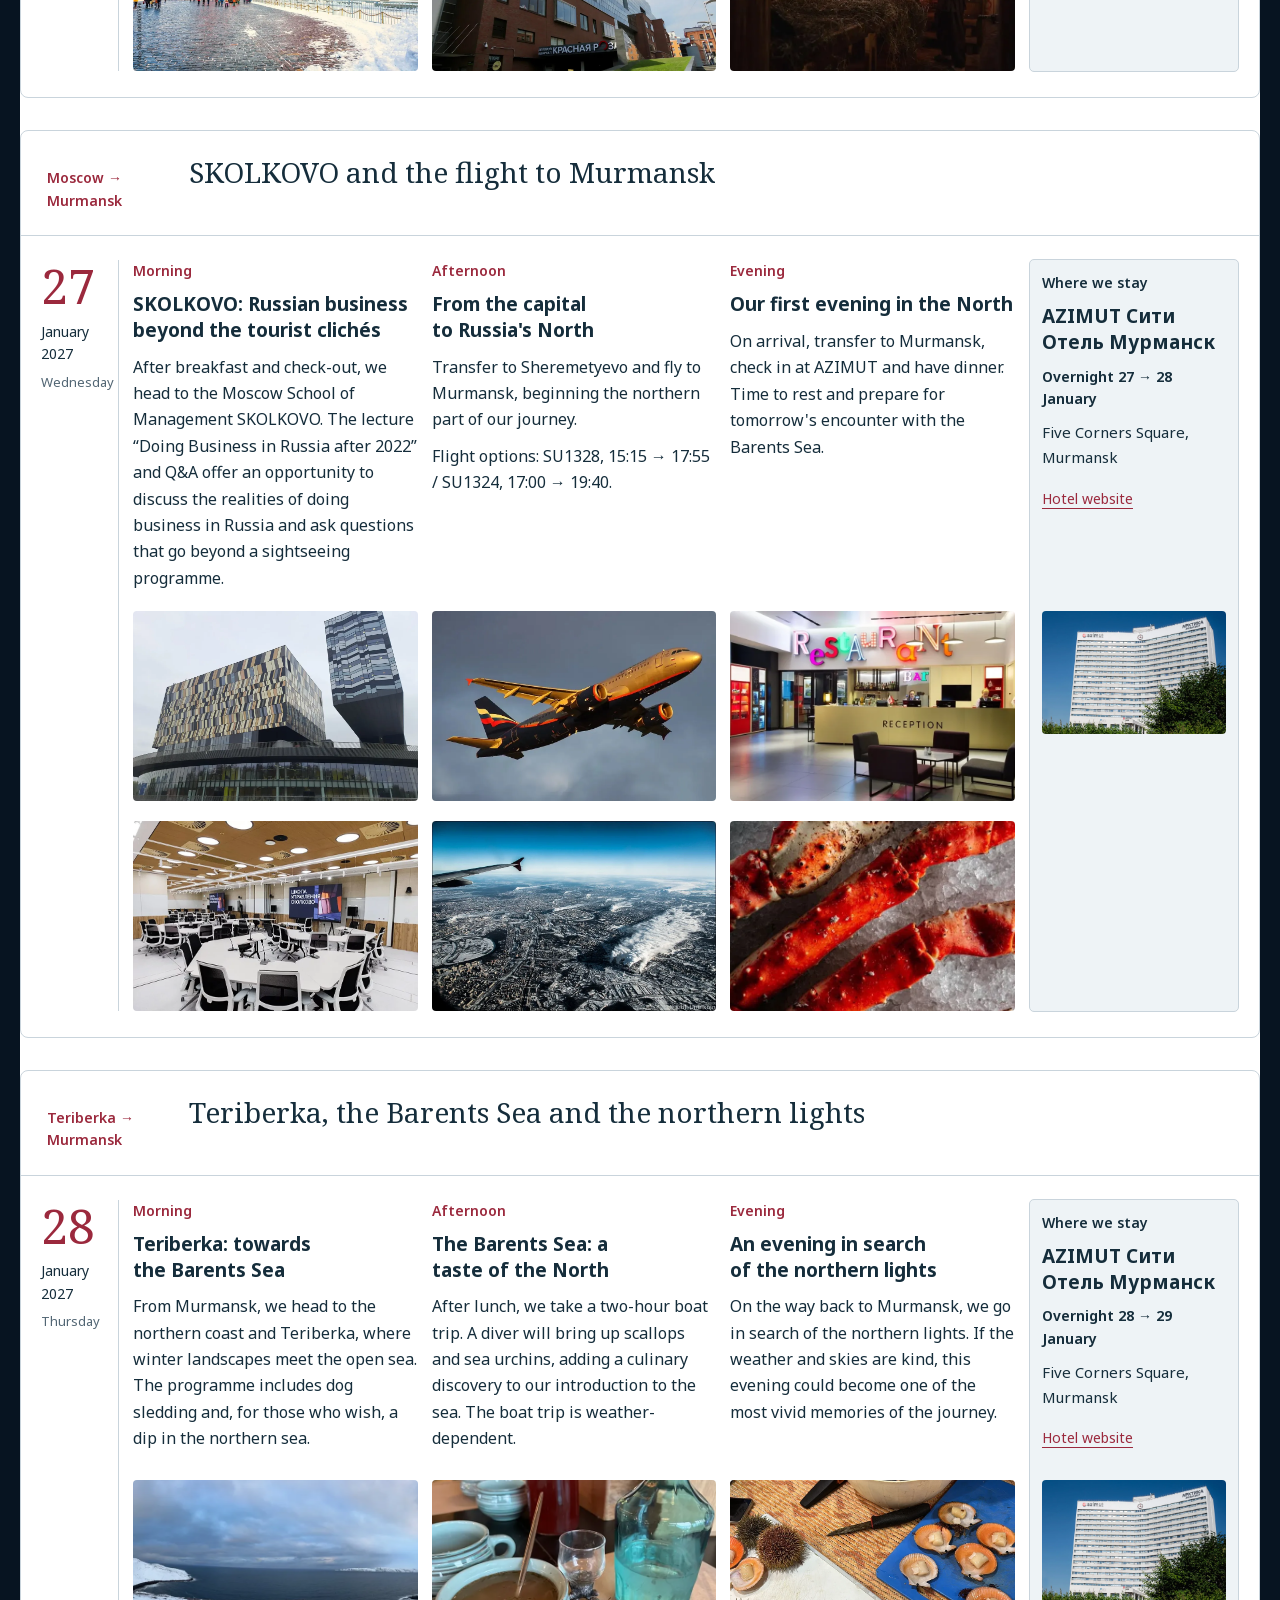
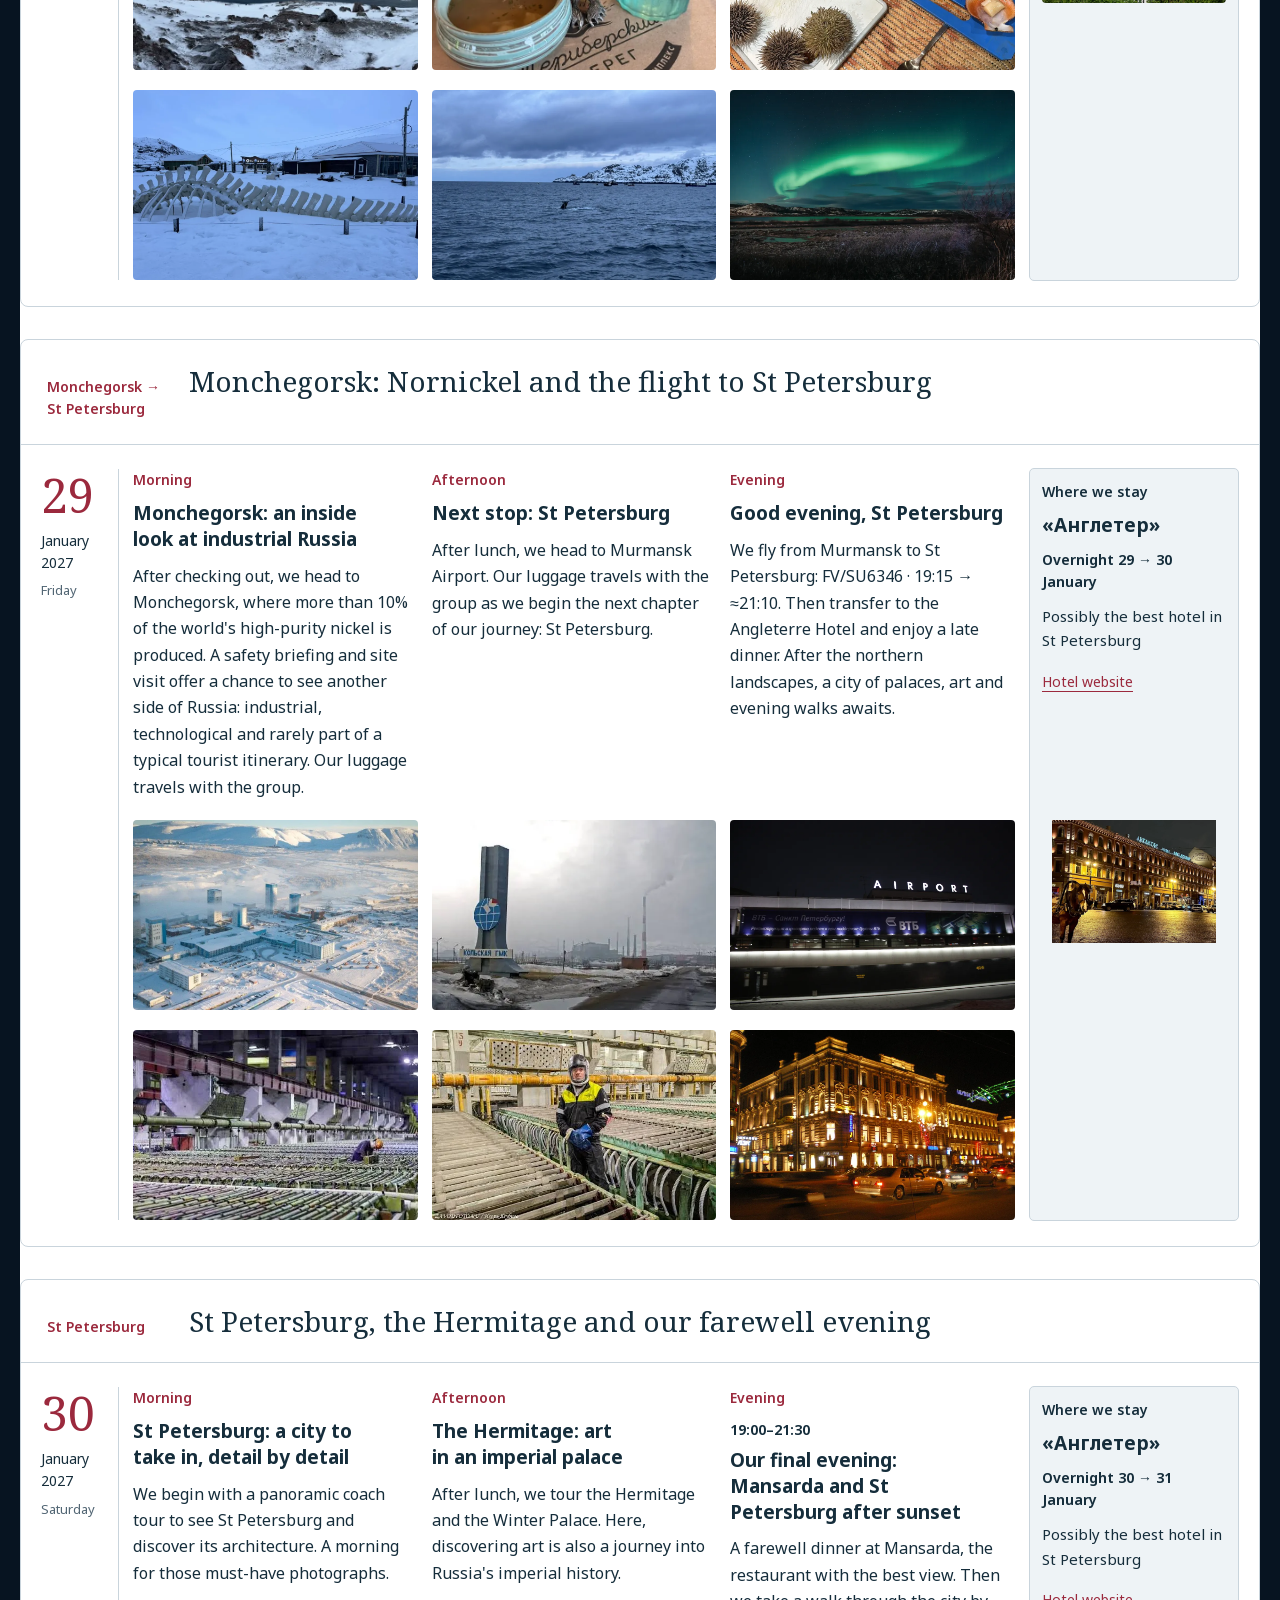
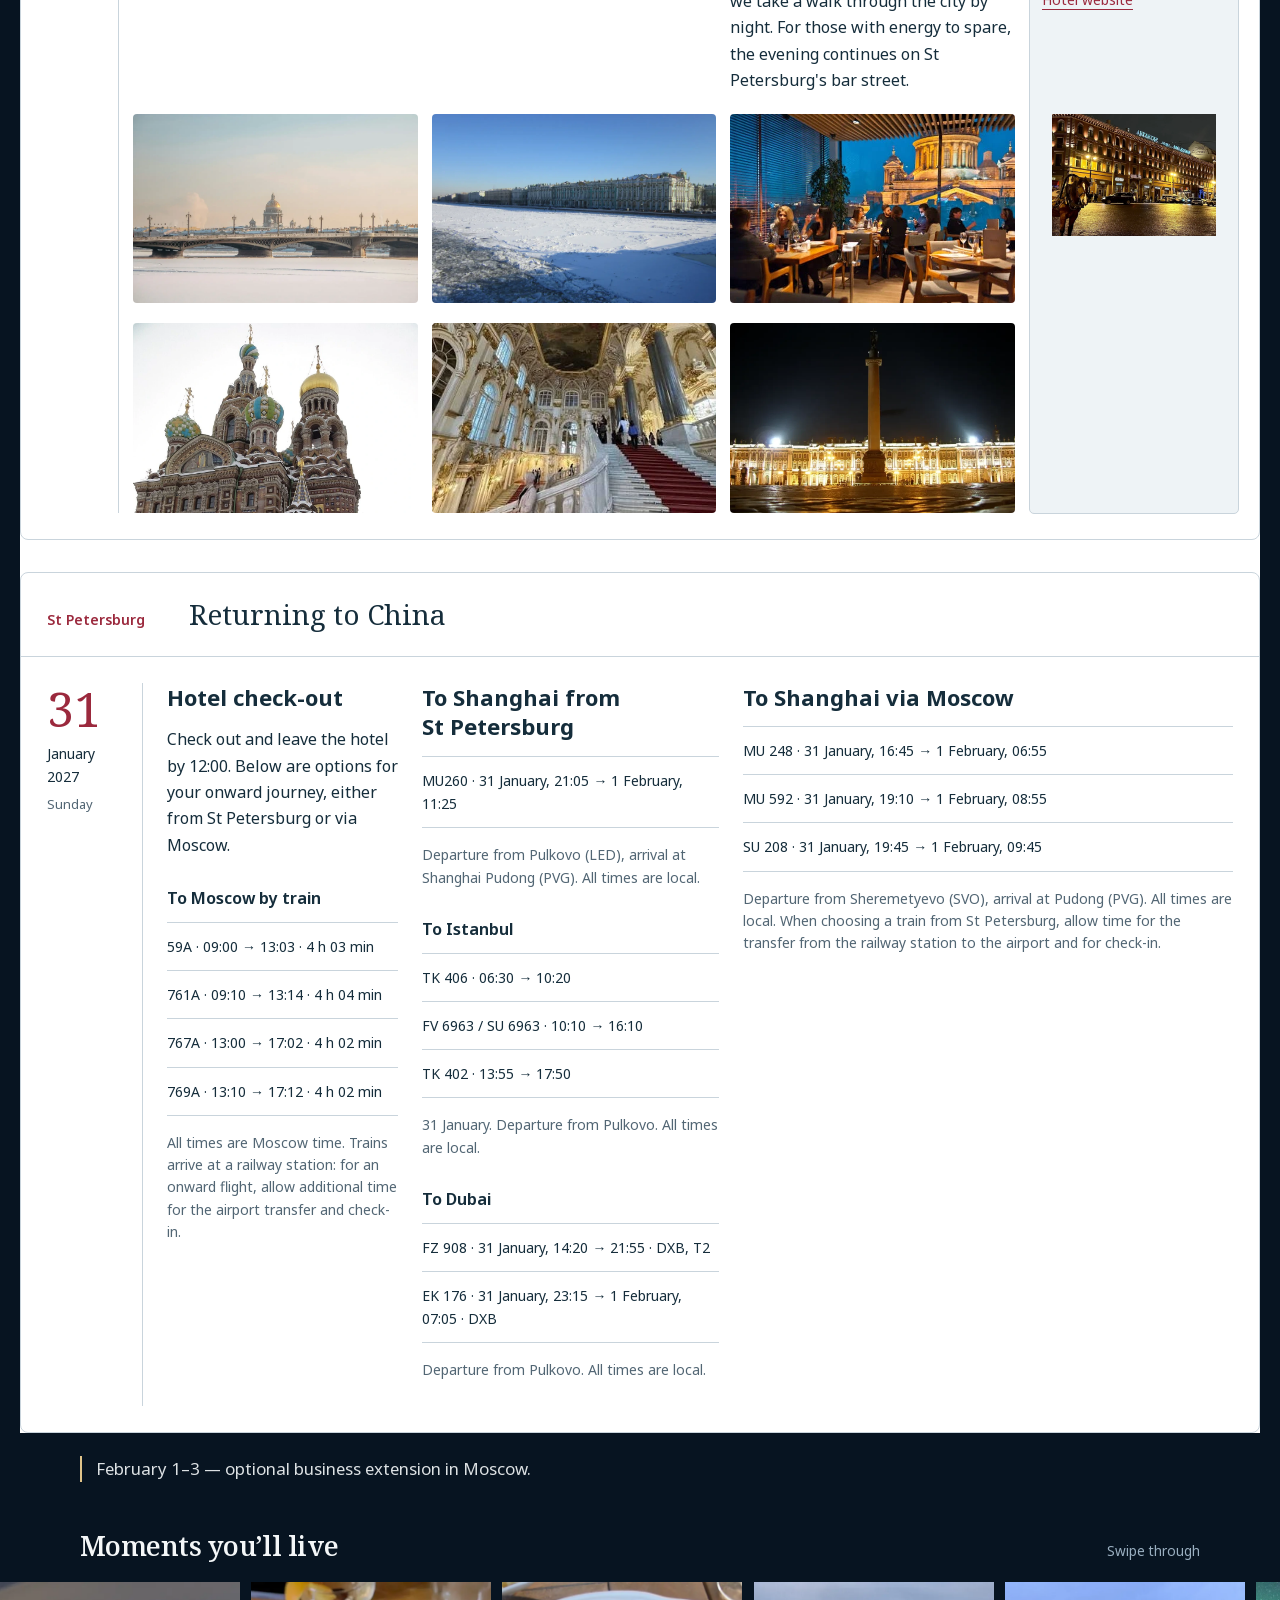
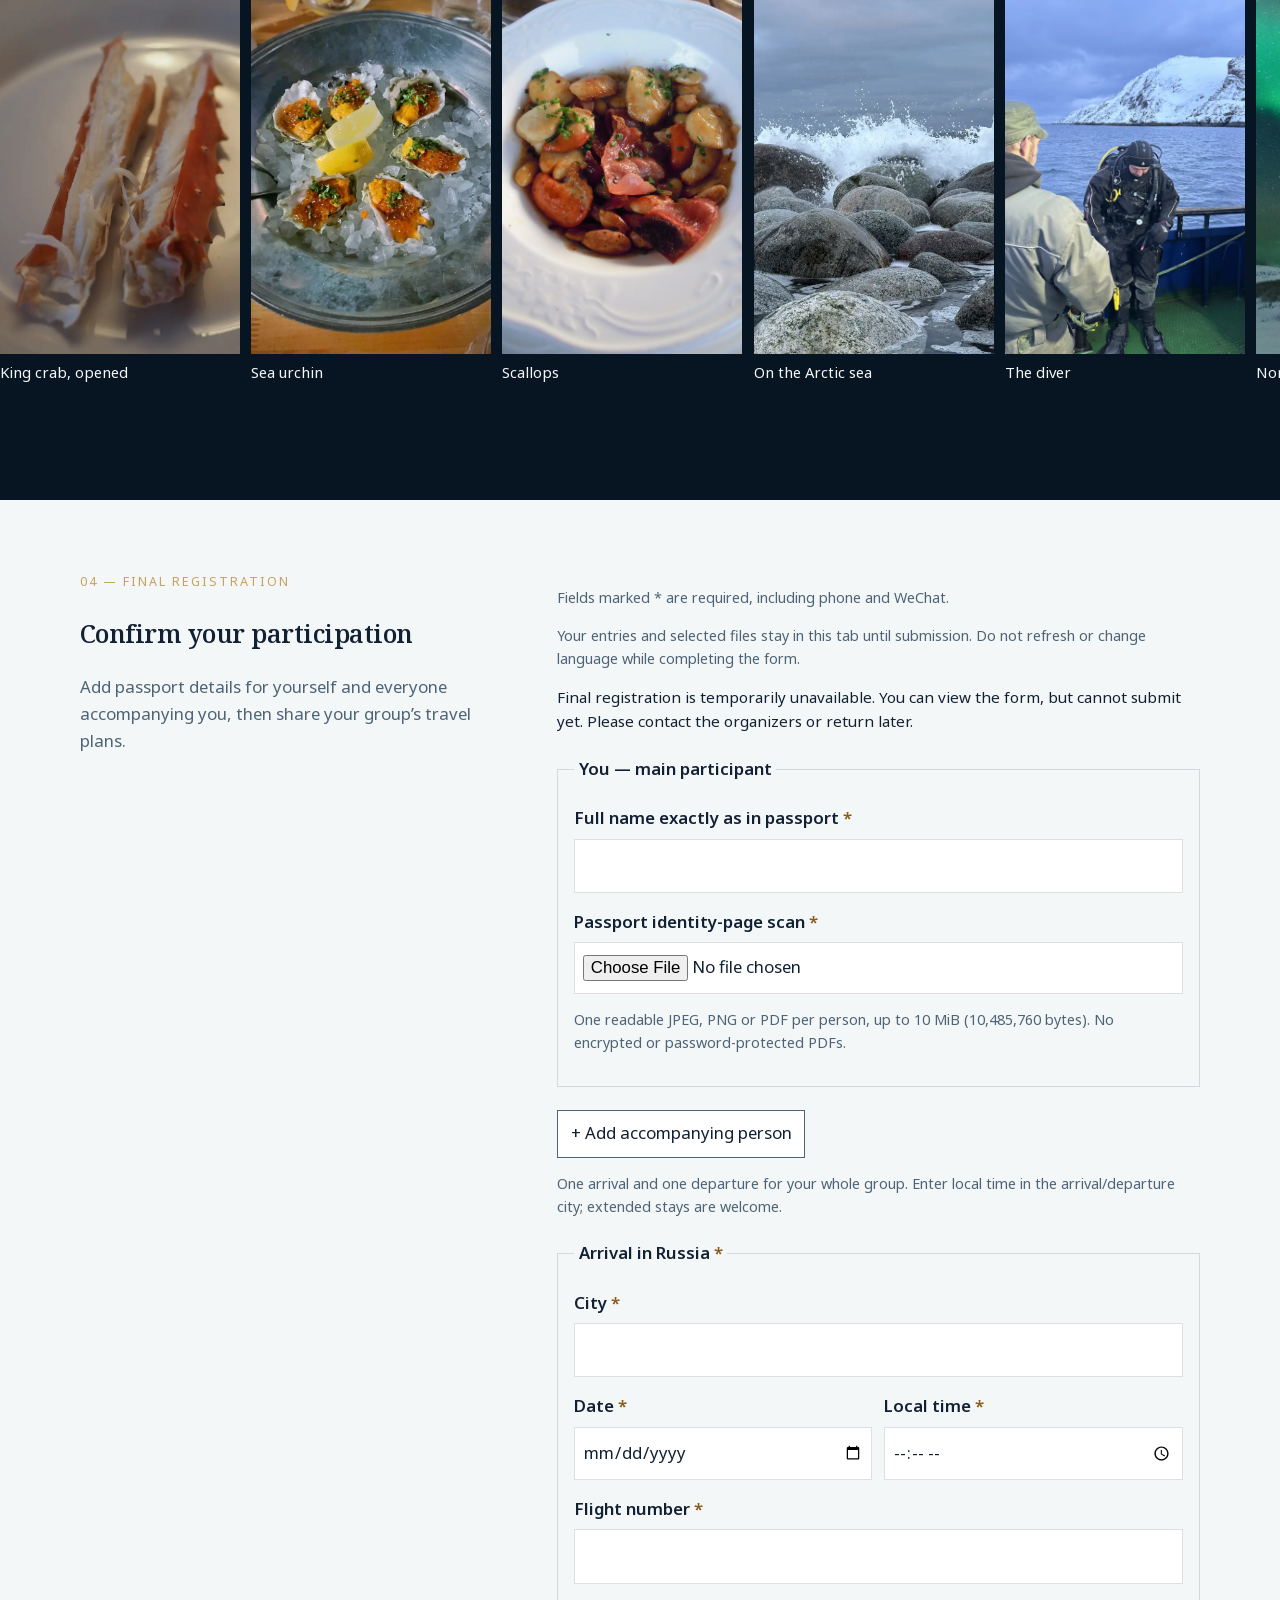
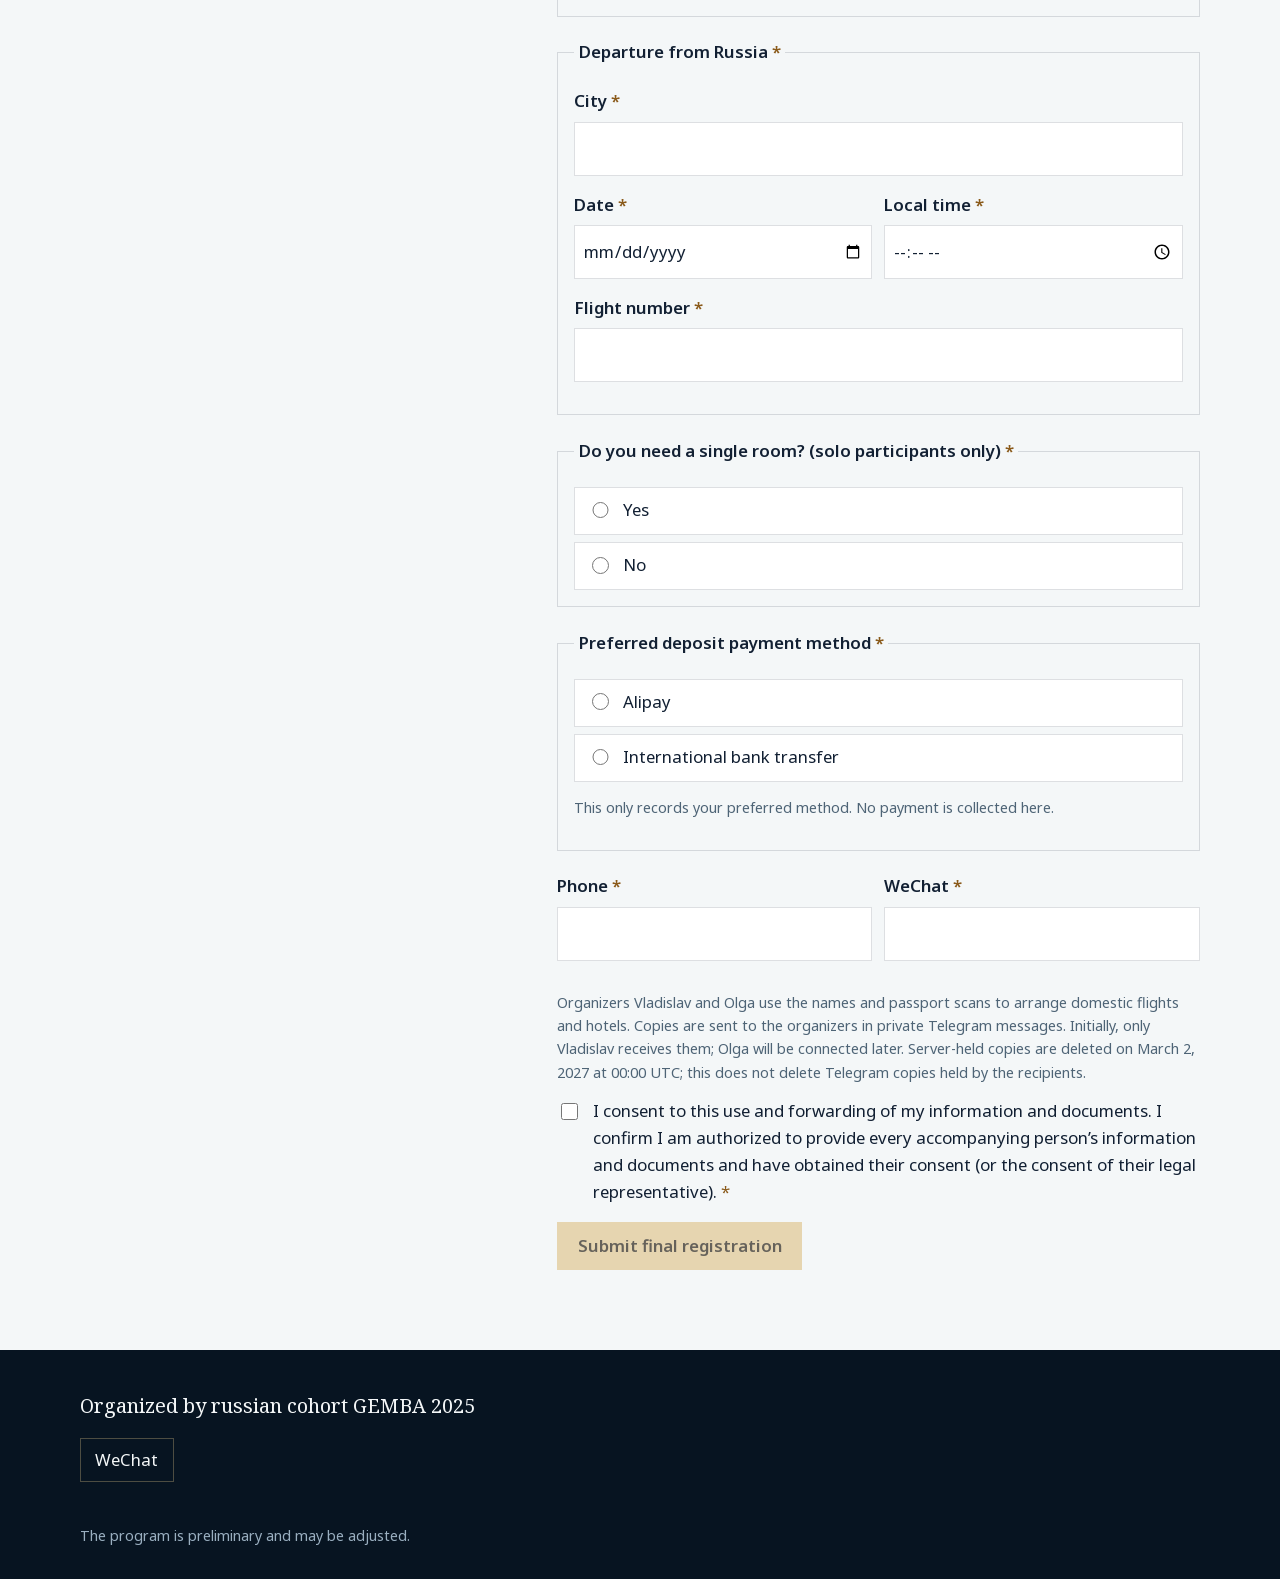
==== commit 569a22cf: "Open final registration with authorized owner-only delivery Allow one verified private recipient onl" ====
--- a/index.html
+++ b/index.html
@@ -12,10 +12,10 @@
     var nav = String(list).toLowerCase();
     var detected = nav.indexOf("zh") === 0 ? "zh" : nav.indexOf("ru") === 0 ? "ru" : "en";
     try { localStorage.setItem(key, detected); } catch (e) {}
-    if (detected === "zh") location.replace("zh.html");
-    else if (detected === "ru") location.replace("ru.html");
-  } else if (stored === "zh") location.replace("zh.html");
-  else if (stored === "ru") location.replace("ru.html");
+    if (detected === "zh") location.replace("zh.html" + location.hash);
+    else if (detected === "ru") location.replace("ru.html" + location.hash);
+  } else if (stored === "zh") location.replace("zh.html" + location.hash);
+  else if (stored === "ru") location.replace("ru.html" + location.hash);
 })();
 </script>
 <meta name="viewport" content="width=device-width, initial-scale=1" />
